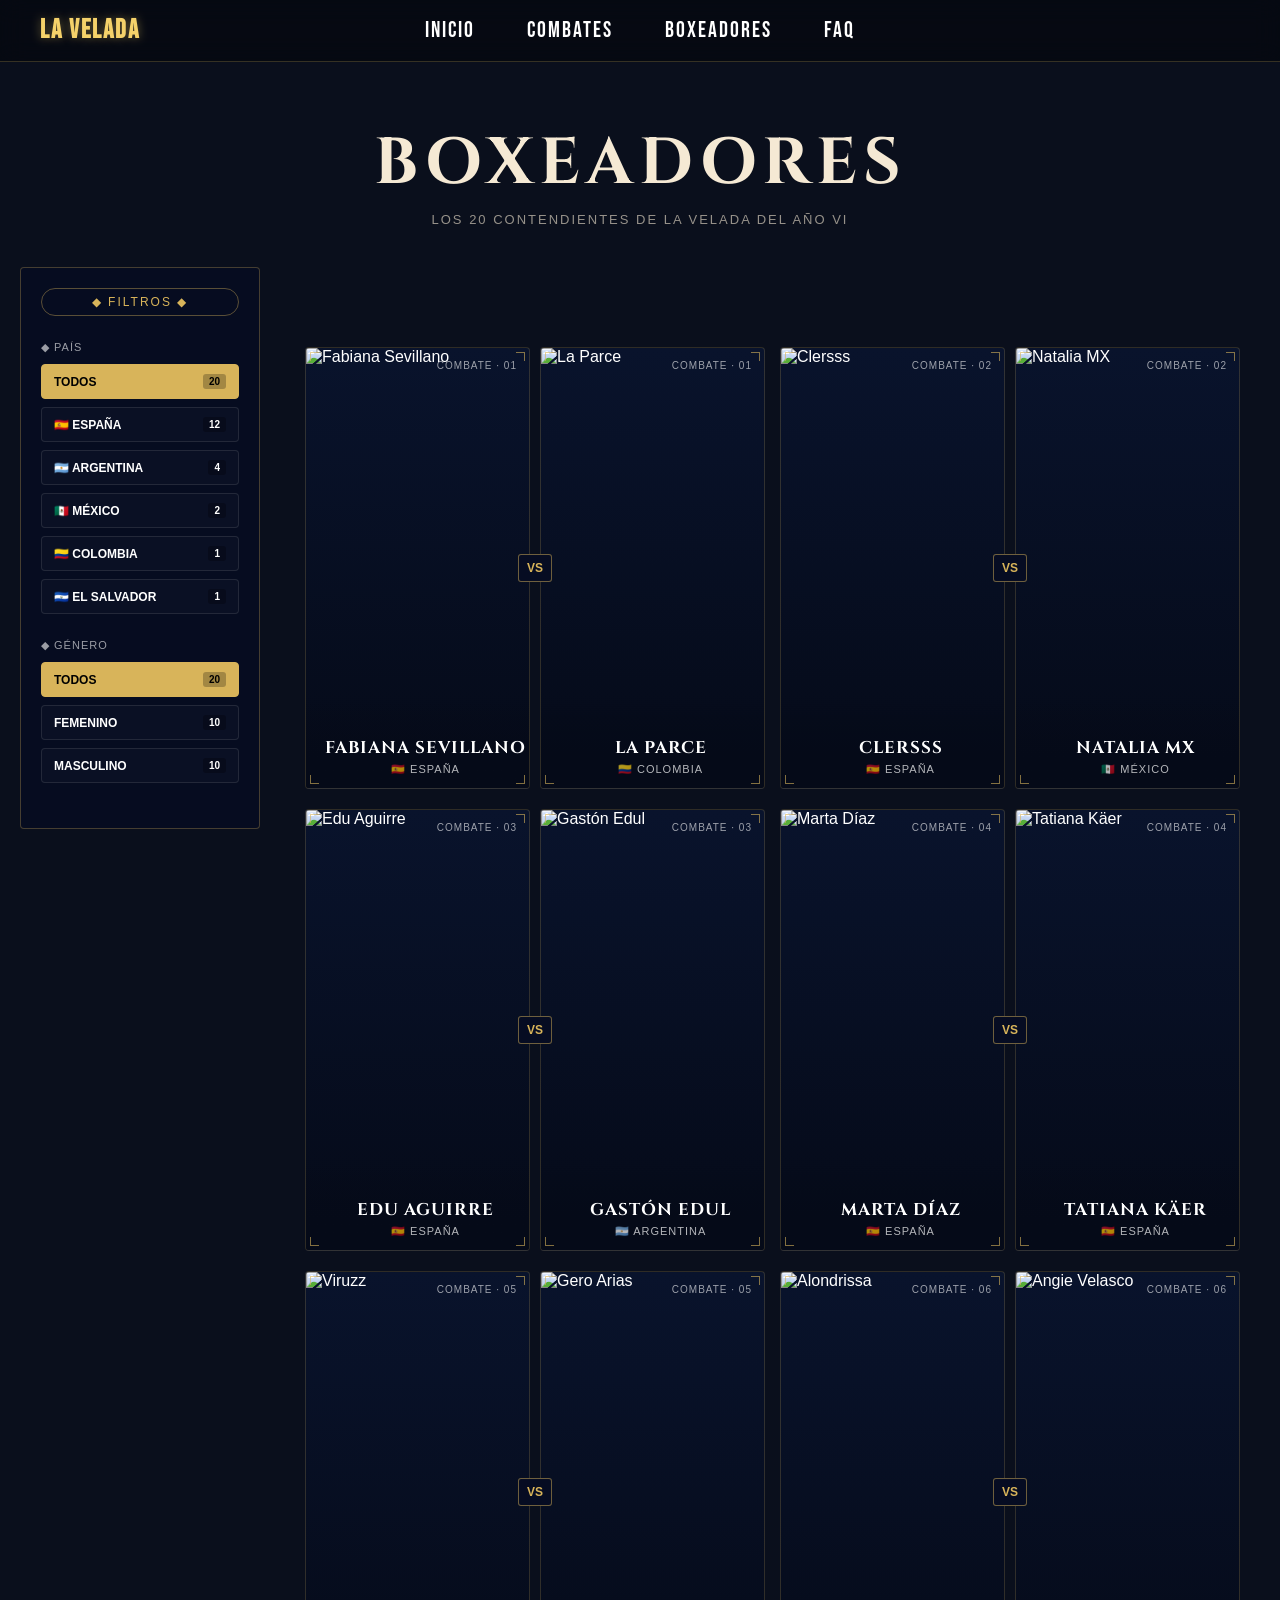
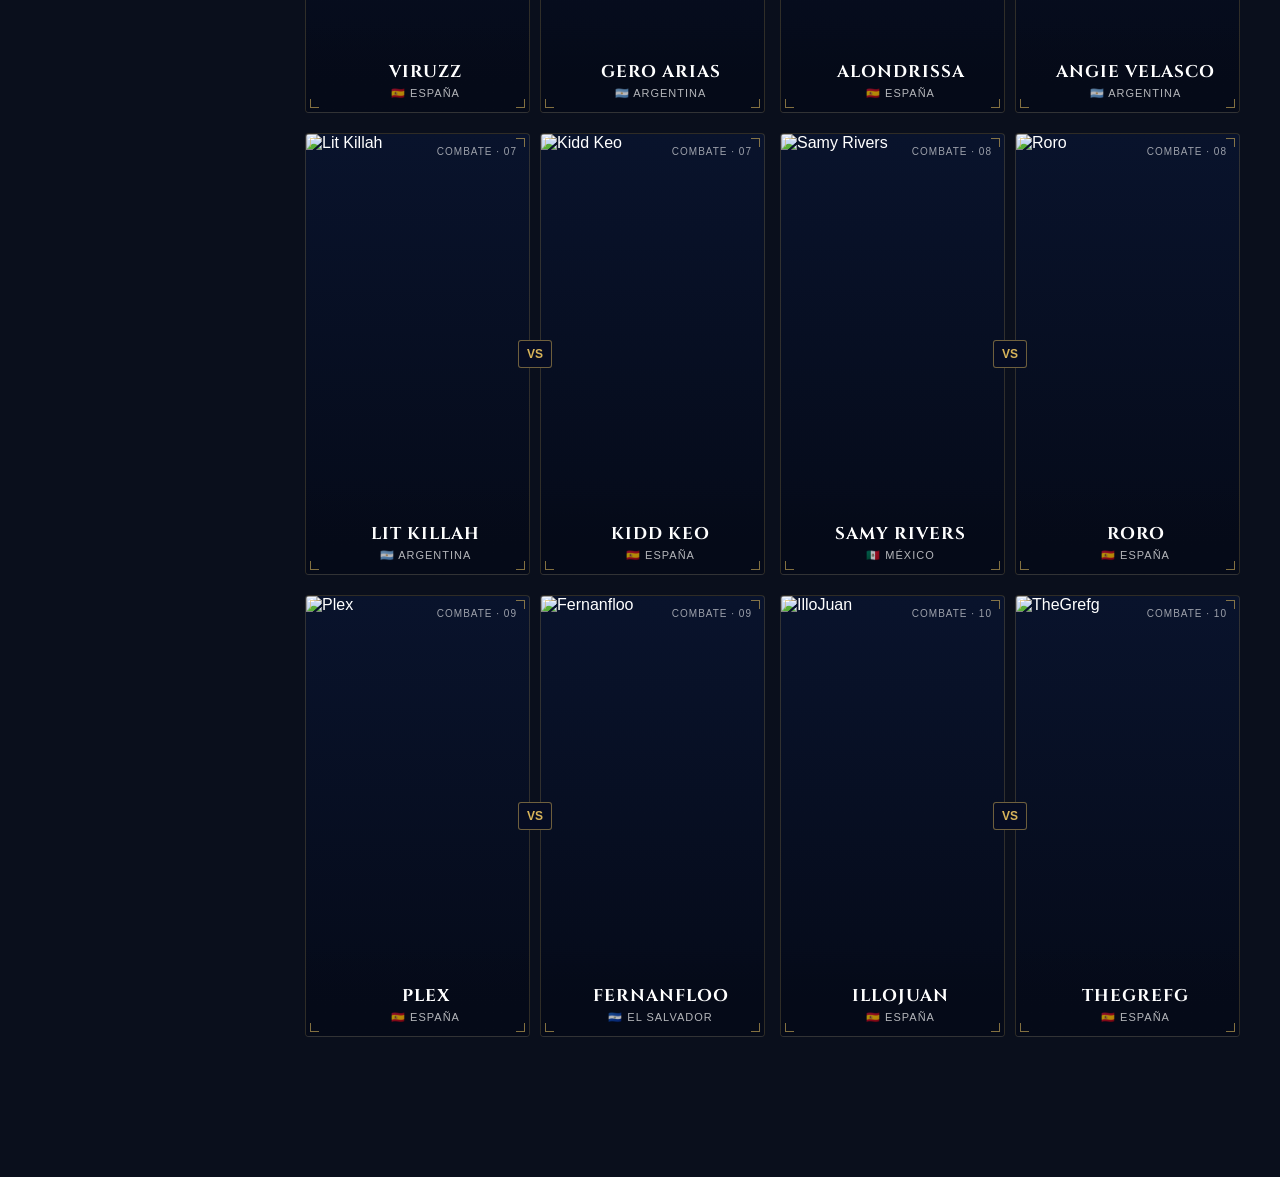
==== boxeadores.html @ 7c03b20c "Trabajo" ====
<!DOCTYPE html>
<html lang="es">
<head>
    <meta charset="UTF-8">
    <meta name="viewport" content="width=device-width, initial-scale=1.0">
    <title>Boxeadores - La Velada VI</title>

    <link rel="preconnect" href="https://fonts.googleapis.com">
    <link rel="preconnect" href="https://fonts.gstatic.com" crossorigin>
    <link href="https://fonts.googleapis.com/css2?family=Bebas+Neue&family=Cinzel:wght@500;700&display=swap" rel="stylesheet">

    <link rel="stylesheet" href="estilos.css">
</head>
<body>

<header class="navbar">
    <div class="nav-logo">LA VELADA</div>

    <nav class="nav-menu">
        <a href="index.html">INICIO</a>
        <a href="combates.html">COMBATES</a>
        <a href="boxeadores.html">BOXEADORES</a>
        <a href="Preguntas.html">FAQ</a>
    </nav>
</header>


<main id="vista-catalogo" class="boxeadores-main">

    <div class="header-boxeadores">
        <h1>BOXEADORES</h1>
        <p>LOS 20 CONTENDIENTES DE LA VELADA DEL AÑO VI</p>
    </div>

    <div class="layout-boxeadores">
    
        <aside class="sidebar-filtros">
            <div class="titulo-filtro">◆ FILTROS ◆</div>
            
            <div class="grupo-filtro">
                <span class="label-filtro">◆ PAÍS</span>
                <button class="btn-filtro active">TODOS <span>20</span></button>
                <button class="btn-filtro">🇪🇸 ESPAÑA <span>12</span></button>
                <button class="btn-filtro">🇦🇷 ARGENTINA <span>4</span></button>
                <button class="btn-filtro">🇲🇽 MÉXICO <span>2</span></button>
                <button class="btn-filtro">🇨🇴 COLOMBIA <span>1</span></button>
                <button class="btn-filtro">🇸🇻 EL SALVADOR <span>1</span></button>
            </div>

            <div class="grupo-filtro">
                <span class="label-filtro">◆ GÉNERO</span>
                <button class="btn-filtro active">TODOS <span>20</span></button>
                <button class="btn-filtro">FEMENINO <span>10</span></button>
                <button class="btn-filtro">MASCULINO <span>10</span></button>
            </div>
        </aside>

    
        <section class="contenido-cartelera">


            <div class="grid-cartelera-oficial">
                
              
                <div class="pareja-bloque">
                    <div class="card-luchador" onclick="abrirFicha('fabiana')">
                        <span class="corner-tl"></span><span class="corner-tr"></span><span class="corner-bl"></span><span class="corner-br"></span>
                        <span class="num-combate">COMBATE · 01</span>
                        <div class="foto-boxeador"><img src="https://cdn.infolavelada.com/character-hero/fabiana-sevillano.avif" alt="Fabiana Sevillano"></div>
                        <div class="info-card">
                            <h2>FABIANA SEVILLANO</h2>
                            <p>🇪🇸 ESPAÑA</p>
                        </div>
                    </div>
                    <div class="badge-vs-flotante">VS</div>
                    <div class="card-luchador" onclick="abrirFicha('laparce')">
                        <span class="corner-tl"></span><span class="corner-tr"></span><span class="corner-bl"></span><span class="corner-br"></span>
                        <span class="num-combate">COMBATE · 01</span>
                        <div class="foto-boxeador"><img src="https://cdn.infolavelada.com/character-hero/la-parce.avif" alt="La Parce"></div>
                        <div class="info-card">
                            <h2>LA PARCE</h2>
                            <p>🇨🇴 COLOMBIA</p>
                        </div>
                    </div>
                </div>

              
                <div class="pareja-bloque">
                    <div class="card-luchador" onclick="abrirFicha('clersss')">
                        <span class="corner-tl"></span><span class="corner-tr"></span><span class="corner-bl"></span><span class="corner-br"></span>
                        <span class="num-combate">COMBATE · 02</span>
                        <div class="foto-boxeador"><img src="https://cdn.infolavelada.com/character-hero/clersss.avif" alt="Clersss"></div>
                        <div class="info-card">
                            <h2>CLERSSS</h2>
                            <p>🇪🇸 ESPAÑA</p>
                        </div>
                    </div>
                    <div class="badge-vs-flotante">VS</div>
                    <div class="card-luchador" onclick="abrirFicha('natalia')">
                        <span class="corner-tl"></span><span class="corner-tr"></span><span class="corner-bl"></span><span class="corner-br"></span>
                        <span class="num-combate">COMBATE · 02</span>
                        <div class="foto-boxeador"><img src="https://cdn.infolavelada.com/character-hero/natalia-mx.avif" alt="Natalia MX"></div>
                        <div class="info-card">
                            <h2>NATALIA MX</h2>
                            <p>🇲🇽 MÉXICO</p>
                        </div>
                    </div>
                </div>

              
                <div class="pareja-bloque">
                    <div class="card-luchador" onclick="abrirFicha('edu')">
                        <span class="corner-tl"></span><span class="corner-tr"></span><span class="corner-bl"></span><span class="corner-br"></span>
                        <span class="num-combate">COMBATE · 03</span>
                        <div class="foto-boxeador"><img src="https://cdn.infolavelada.com/character-hero/edu-aguirre.avif" alt="Edu Aguirre"></div>
                        <div class="info-card">
                            <h2>EDU AGUIRRE</h2>
                            <p>🇪🇸 ESPAÑA</p>
                        </div>
                    </div>
                    <div class="badge-vs-flotante">VS</div>
                    <div class="card-luchador" onclick="abrirFicha('gaston')">
                        <span class="corner-tl"></span><span class="corner-tr"></span><span class="corner-bl"></span><span class="corner-br"></span>
                        <span class="num-combate">COMBATE · 03</span>
                        <div class="foto-boxeador"><img src="https://cdn.infolavelada.com/character-hero/gaston-edul.avif" alt="Gastón Edul"></div>
                        <div class="info-card">
                            <h2>GASTÓN EDUL</h2>
                            <p>🇦🇷 ARGENTINA</p>
                        </div>
                    </div>
                </div>

          
                <div class="pareja-bloque">
                    <div class="card-luchador" onclick="abrirFicha('marta')">
                        <span class="corner-tl"></span><span class="corner-tr"></span><span class="corner-bl"></span><span class="corner-br"></span>
                        <span class="num-combate">COMBATE · 04</span>
                        <div class="foto-boxeador"><img src="https://cdn.infolavelada.com/character-hero/marta-diaz.avif" alt="Marta Díaz"></div>
                        <div class="info-card">
                            <h2>MARTA DÍAZ</h2>
                            <p>🇪🇸 ESPAÑA</p>
                        </div>
                    </div>
                    <div class="badge-vs-flotante">VS</div>
                    <div class="card-luchador" onclick="abrirFicha('tatiana')">
                        <span class="corner-tl"></span><span class="corner-tr"></span><span class="corner-bl"></span><span class="corner-br"></span>
                        <span class="num-combate">COMBATE · 04</span>
                        <div class="foto-boxeador"><img src="https://cdn.infolavelada.com/character-hero/tatiana-kaer.avif" alt="Tatiana Käer"></div>
                        <div class="info-card">
                            <h2>TATIANA KÄER</h2>
                            <p>🇪🇸 ESPAÑA</p>
                        </div>
                    </div>
                </div>

              
                <div class="pareja-bloque">
                    <div class="card-luchador" onclick="abrirFicha('viruzz')">
                        <span class="corner-tl"></span><span class="corner-tr"></span><span class="corner-bl"></span><span class="corner-br"></span>
                        <span class="num-combate">COMBATE · 05</span>
                        <div class="foto-boxeador"><img src="https://cdn.infolavelada.com/character-hero/viruzz.avif" alt="Viruzz"></div>
                        <div class="info-card">
                            <h2>VIRUZZ</h2>
                            <p>🇪🇸 ESPAÑA</p>
                        </div>
                    </div>
                    <div class="badge-vs-flotante">VS</div>
                    <div class="card-luchador" onclick="abrirFicha('gero')">
                        <span class="corner-tl"></span><span class="corner-tr"></span><span class="corner-bl"></span><span class="corner-br"></span>
                        <span class="num-combate">COMBATE · 05</span>
                        <div class="foto-boxeador"><img src="https://cdn.infolavelada.com/character-hero/gero-arias.avif" alt="Gero Arias"></div>
                        <div class="info-card">
                            <h2>GERO ARIAS</h2>
                            <p>🇦🇷 ARGENTINA</p>
                        </div>
                    </div>
                </div>

                
                <div class="pareja-bloque">
                    <div class="card-luchador" onclick="abrirFicha('alondrissa')">
                        <span class="corner-tl"></span><span class="corner-tr"></span><span class="corner-bl"></span><span class="corner-br"></span>
                        <span class="num-combate">COMBATE · 06</span>
                        <div class="foto-boxeador"><img src="https://cdn.infolavelada.com/character-hero/alondrissa.avif" alt="Alondrissa"></div>
                        <div class="info-card">
                            <h2>ALONDRISSA</h2>
                            <p>🇪🇸 ESPAÑA</p>
                        </div>
                    </div>
                    <div class="badge-vs-flotante">VS</div>
                    <div class="card-luchador" onclick="abrirFicha('angie')">
                        <span class="corner-tl"></span><span class="corner-tr"></span><span class="corner-bl"></span><span class="corner-br"></span>
                        <span class="num-combate">COMBATE · 06</span>
                        <div class="foto-boxeador"><img src="https://cdn.infolavelada.com/character-hero/angie-velasco.avif" alt="Angie Velasco"></div>
                        <div class="info-card">
                            <h2>ANGIE VELASCO</h2>
                            <p>🇦🇷 ARGENTINA</p>
                        </div>
                    </div>
                </div>

                
                <div class="pareja-bloque">
                    <div class="card-luchador" onclick="abrirFicha('lit')">
                        <span class="corner-tl"></span><span class="corner-tr"></span><span class="corner-bl"></span><span class="corner-br"></span>
                        <span class="num-combate">COMBATE · 07</span>
                        <div class="foto-boxeador"><img src="https://cdn.infolavelada.com/character-hero/lit-killah.avif" alt="Lit Killah"></div>
                        <div class="info-card">
                            <h2>LIT KILLAH</h2>
                            <p>🇦🇷 ARGENTINA</p>
                        </div>
                    </div>
                    <div class="badge-vs-flotante">VS</div>
                    <div class="card-luchador" onclick="abrirFicha('keo')">
                        <span class="corner-tl"></span><span class="corner-tr"></span><span class="corner-bl"></span><span class="corner-br"></span>
                        <span class="num-combate">COMBATE · 07</span>
                        <div class="foto-boxeador"><img src="https://cdn.infolavelada.com/character-hero/kidd-keo.avif" alt="Kidd Keo"></div>
                        <div class="info-card">
                            <h2>KIDD KEO</h2>
                            <p>🇪🇸 ESPAÑA</p>
                        </div>
                    </div>
                </div>

              
                <div class="pareja-bloque">
                    <div class="card-luchador" onclick="abrirFicha('rivers')">
                        <span class="corner-tl"></span><span class="corner-tr"></span><span class="corner-bl"></span><span class="corner-br"></span>
                        <span class="num-combate">COMBATE · 08</span>
                        <div class="foto-boxeador"><img src="https://cdn.infolavelada.com/character-hero/samy-rivers.avif" alt="Samy Rivers"></div>
                        <div class="info-card">
                            <h2>SAMY RIVERS</h2>
                            <p>🇲🇽 MÉXICO</p>
                        </div>
                    </div>
                    <div class="badge-vs-flotante">VS</div>
                    <div class="card-luchador" onclick="abrirFicha('roro')">
                        <span class="corner-tl"></span><span class="corner-tr"></span><span class="corner-bl"></span><span class="corner-br"></span>
                        <span class="num-combate">COMBATE · 08</span>
                        <div class="foto-boxeador"><img src="https://cdn.infolavelada.com/character-hero/roro.avif" alt="Roro"></div>
                        <div class="info-card">
                            <h2>RORO</h2>
                            <p>🇪🇸 ESPAÑA</p>
                        </div>
                    </div>
                </div>

              
                <div class="pareja-bloque">
                    <div class="card-luchador" onclick="abrirFicha('plex')">
                        <span class="corner-tl"></span><span class="corner-tr"></span><span class="corner-bl"></span><span class="corner-br"></span>
                        <span class="num-combate">COMBATE · 09</span>
                        <div class="foto-boxeador"><img src="https://cdn.infolavelada.com/character-hero/plex.avif" alt="Plex"></div>
                        <div class="info-card">
                            <h2>PLEX</h2>
                            <p>🇪🇸 ESPAÑA</p>
                        </div>
                    </div>
                    <div class="badge-vs-flotante">VS</div>
                    <div class="card-luchador" onclick="abrirFicha('fernan')">
                        <span class="corner-tl"></span><span class="corner-tr"></span><span class="corner-bl"></span><span class="corner-br"></span>
                        <span class="num-combate">COMBATE · 09</span>
                        <div class="foto-boxeador"><img src="https://cdn.infolavelada.com/character-hero/fernanfloo.avif" alt="Fernanfloo"></div>
                        <div class="info-card">
                            <h2>FERNANFLOO</h2>
                            <p>🇸🇻 EL SALVADOR</p>
                        </div>
                    </div>
                </div>

                
                <div class="pareja-bloque">
                    <div class="card-luchador" onclick="abrirFicha('illojuan')">
                        <span class="corner-tl"></span><span class="corner-tr"></span><span class="corner-bl"></span><span class="corner-br"></span>
                        <span class="num-combate">COMBATE · 10</span>
                        <div class="foto-boxeador"><img src="https://cdn.infolavelada.com/character-hero/illojuan.avif" alt="IlloJuan"></div>
                        <div class="info-card">
                            <h2>ILLOJUAN</h2>
                            <p>🇪🇸 ESPAÑA</p>
                        </div>
                    </div>
                    <div class="badge-vs-flotante">VS</div>
                    <div class="card-luchador" onclick="abrirFicha('grefg')">
                        <span class="corner-tl"></span><span class="corner-tr"></span><span class="corner-bl"></span><span class="corner-br"></span>
                        <span class="num-combate">COMBATE · 10</span>
                        <div class="foto-boxeador"><img src="https://cdn.infolavelada.com/character-hero/thegrefg.avif" alt="TheGrefg"></div>
                        <div class="info-card">
                            <h2>THEGREFG</h2>
                            <p>🇪🇸 ESPAÑA</p>
                        </div>
                    </div>
                </div>

            </div>
        </section>
    </div>
</main>


<main id="vista-ficha" class="ficha-main" style="display: none;">
    <button class="btn-volver" onclick="cerrarFicha()">← VOLVER A BOXEADORES</button>

    <div class="layout-detalle">
        <div class="columna-foto">
            <img id="ficha-img" src="" alt="Boxeador">
            <div class="redes-sociales">
                <span class="badge-red">🎵 1.2M</span>
                <span class="badge-red">📷 574K</span>
                <span class="badge-red">▶ 288K</span>
                <span class="badge-red">👾 234K</span>
            </div>
        </div>

        <div class="columna-info">
            <h1 id="ficha-nombre" class="nombre-boxeador">NOMBRE</h1>

            <div class="panel-stats">
                <div class="header-stats">
                    <span>ESTADÍSTICAS DEL CONTENDIENTE</span>
                </div>
                <hr class="divisor">
                <div class="grid-stats-datos">
                    <div><small>PAÍS</small><p id="ficha-pais">-</p></div>
                    <div><small>ESTATURA</small><p id="ficha-estatura">-</p></div>
                    <div><small>PESO PACTADO</small><p id="ficha-pesopactado">-</p></div>
                    <div><small>EDAD</small><p id="ficha-edad">-</p></div>
                    <div><small>CATEGORÍA</small><p id="ficha-categoria">-</p></div>
                </div>
            </div>

            <div class="panel-rival">
                <div class="vs-label">VS</div>
                <div class="info-rival">
                    <img id="ficha-rival-img" src="" alt="Rival">
                    <div>
                        <small>SU RIVAL</small>
                        <h4 id="ficha-rival-nombre">-</h4>
                    </div>
                </div>
                <a href="combates.html" class="link-combate">
                    <span>⚔ COMBATE<br><strong>VER EN COMBATES</strong></span>
                    <span class="flecha">→</span>
                </a>
            </div>

            <div class="panel-pronostico">
                <div class="header-pronostico">
                    <span>PRONÓSTICO DE LA COMUNIDAD</span>
                    <small>144,4 MIL VOTOS</small>
                </div>
                <div class="barras-votacion">
                    <div class="bando bando-izq">
                        <img id="votacion-img-1" src="" alt="">
                        <div>
                            <p id="votacion-nom-1">-</p>
                            <h3 id="votacion-porc-1">50%</h3>
                        </div>
                    </div>
                    <div class="bando bando-der">
                        <div>
                            <p id="votacion-nom-2">-</p>
                            <h3 id="votacion-porc-2">50%</h3>
                        </div>
                        <img id="votacion-img-2" src="" alt="">
                    </div>
                </div>
            </div>
        </div>
    </div>
</main>

<script src="script.js"></script>
</body>
</html>
---- estilos.css ----
/* --- CONFIGURACIÓN GENERAL --- */
body {
  margin: 0;
  background: #0a0f1c;
  color: #fff;
  font-family: Arial, sans-serif;
  overflow-x: hidden;
}

/* --- BARRA DE NAVEGACIÓN CENTRADA --- */
.navbar {
  position: fixed;
  top: 0;
  width: 100%;
  padding: 15px 40px;
  box-sizing: border-box;
  background: rgba(8, 16, 51, 0.85);
  backdrop-filter: blur(12px);
  border-bottom: 1px solid rgba(245, 210, 106, 0.2);
  display: flex;
  justify-content: space-between;
  align-items: center;
  z-index: 1000;
}

.nav-logo {
  font-family: 'Bebas Neue', sans-serif;
  font-size: 26px;
  font-weight: bold;
  color: #f5d26a;
  letter-spacing: 2px;
  text-transform: uppercase;
  text-shadow: 0 0 10px rgba(245, 210, 106, 0.4);
}

.nav-menu {
  display: flex;
  align-items: center;
  gap: 20px;
  position: absolute;
  left: 50%;
  transform: translateX(-50%);
}

.nav-menu a {
  font-family: 'Bebas Neue', sans-serif !important;
  font-weight: normal !important;
  color: #ffffff;
  text-decoration: none;
  font-size: 22px;
  letter-spacing: 2px;
  text-transform: uppercase;
  padding: 6px 16px;
  border-radius: 20px;
  transition: all 0.3s ease;
}

.nav-menu a:hover {
  color: #f5d26a;
  background: rgba(245, 210, 106, 0.12);
  box-shadow: 0 0 12px rgba(245, 210, 106, 0.3);
}

/* --- SECCIONES Y LANDING (INDEX) --- */
section {
  padding: 80px 20px;
  max-width: 1000px;
  margin: 0 auto;
}

.fondo {
  background-image: url("https://imagenes.elpais.com/resizer/v2/XDE2VTUJQZGA3OOP3K2A4XYAGY.jpg?auth=1afcca38a4fa01640020c2c8a08ba41d8e873c6ab82500478c9872d30151d0fb&width=1200");
  background-size: cover; 
  background-repeat: no-repeat; 
  background-position: center center; 
  background-attachment: fixed;
}

.info {
  position: absolute;
  bottom: 40%; 
  left: 14%;
  transform: translateX(-50%);
  text-align: center;
  color: #f4e0ca;
  font-size: 20px;
  line-height: 1.5;
  background: rgba(0, 0, 0, 0.5);
  padding: 15px 25px;
  border-radius: 10px;
  text-shadow: 0 0 10px rgba(0,0,0,0.7);
  border: 1px solid rgba(245, 210, 106, 0.2);
}

#CuentaAtras {
  position: absolute;
  top: 70%;
  left: 50%;
  transform: translate(-50%, -50%);
  font-family: 'VT323', monospace;
  font-size: 50px;
  color: #ff9900;
  background-color: black;
  padding: 10px 40px;
  border-radius: 20px;
  box-shadow: 0 0 20px rgba(255, 153, 0, 0.7);
  text-align: center;
}

/* --- PÁGINA DE COMBATES --- */
.titulo-combates {
  text-align: center;
  margin-top: 120px;
  margin-bottom: 40px;
  font-family: 'Cinzel', serif;
  font-size: 80px;
  color: #f5e9d4;
  letter-spacing: 4px;
}

.combate {
  position: relative;
  height: 600px;
  display: flex;
  justify-content: space-between;
  background: #081033;
  border: 1px solid #b89c58;
  box-shadow: 0 0 8px #b89c58, 0 0 20px rgba(184, 156, 88, 0.8);
}

.boxeador {
  position: relative;
  width: 45%;
  z-index: 200;
  transition: .3s;
  cursor: pointer;
}

.boxeador img {
  position: absolute;
  bottom: 0;
  width: 100%;
  height: 100%;
  object-fit: contain;
  transition: .3s;
}

.boxeador h2 {
  position: absolute;
  bottom: 30px;
  left: 50%;
  transform: translateX(-50%);
  color: white;
  font-size: 32px;
  font-weight: bold;
  font-family: 'Bebas Neue', sans-serif;
  letter-spacing: 1.5px;
  padding: 8px 20px;
  background: linear-gradient(
    90deg,
    rgba(0,0,0,0) 0%,
    rgba(0,0,0,0.8) 20%,
    rgba(0,0,0,0.8) 80%,
    rgba(0,0,0,0) 100%
  );
  z-index: 5;
  white-space: nowrap;
  transition: .3s;
}

.centro {
  position: absolute;
  top: 50%;
  left: 50%;
  transform: translate(-50%, -50%);
  width: 600px;
  height: 600px;
  pointer-events: none;
}

.fondovs {
  width: 100%;
  height: 100%;
  background-image: url("imagenes/vs.png");
  background-size: cover;
  background-repeat: no-repeat;
  background-position: center;
  filter: drop-shadow(0 0 15px rgba(245, 210, 106, 0.7));
}

/* EFECTOS SILUETA NEÓN ROJO / AZUL */
.boxeador:first-child img {
  filter: drop-shadow(-10px 0px 20px rgba(255, 30, 30, 0.8)) 
          drop-shadow(-2px 0px 5px rgba(255, 0, 0, 1));
}

.boxeador:last-child img {
  filter: drop-shadow(10px 0px 20px rgba(0, 120, 255, 0.8)) 
          drop-shadow(2px 0px 5px rgba(0, 150, 255, 1));
}

.boxeador:hover {
  transform: translateY(-5px);
}

.boxeador:first-child:hover img {
  transform: scale(1.05);
  filter: drop-shadow(0 0 20px #ff0000) drop-shadow(0 0 40px #ff0000);
}

.boxeador:first-child:hover h2 {
  color: #ff4b4b;
  text-shadow: 0 0 10px #ff0000, 0 0 20px #ff0000;
}

.boxeador:last-child:hover img {
  transform: scale(1.05);
  filter: drop-shadow(0 0 20px #0099ff) drop-shadow(0 0 40px #0099ff);
}

.boxeador:last-child:hover h2 {
  color: #59b7ff;
  text-shadow: 0 0 10px #0099ff, 0 0 20px #0099ff;
}

/* TARJETAS ESTADÍSTICAS (HOVER) */
.boxeador .stats {
  position: absolute;
  top: 50%;
  width: 220px;
  background: rgba(10, 15, 28, 0.95);
  border-radius: 12px;
  padding: 20px;
  box-sizing: border-box;
  opacity: 0;
  visibility: hidden;
  transition: all 0.4s cubic-bezier(0.4, 0, 0.2, 1);
  z-index: 9999;
  pointer-events: none;
}

.boxeador .stats p {
  margin: 8px 0;
  color: #ffffff;
  font-size: 15px;
}

.boxeador:first-child .stats {
  left: 75%;
  border: 1px solid rgba(255, 0, 0, 0.5);
  box-shadow: 0 0 20px rgba(255, 0, 0, 0.3);
}

.boxeador:first-child .stats h3 {
  margin: 0 0 10px 0;
  color: #ff4b4b;
  font-family: 'Bebas Neue', sans-serif;
  font-size: 24px;
  border-bottom: 1px solid rgba(255, 255, 255, 0.15);
  padding-bottom: 8px;
}

.boxeador:first-child:hover .stats {
  opacity: 1;
  visibility: visible;
  left: 85%;
  transform: translateY(-50%);
}

.boxeador:last-child .stats {
  right: 75%;
  left: auto;
  border: 1px solid rgba(0, 162, 255, 0.5);
  box-shadow: 0 0 20px rgba(0, 162, 255, 0.3);
}

.boxeador:last-child .stats h3 {
  margin: 0 0 10px 0;
  color: #00a2ff;
  font-family: 'Bebas Neue', sans-serif;
  font-size: 24px;
  border-bottom: 1px solid rgba(255, 255, 255, 0.15);
  padding-bottom: 8px;
}

.boxeador:last-child:hover .stats {
  opacity: 1;
  visibility: visible;
  right: 85%;
  transform: translateY(-50%);
}

/* --- PÁGINA PREGUNTAS (FAQ) --- */
.faq {
  max-width: 1100px;
  margin: 140px auto 80px;
  padding: 0 20px;
  position: relative;
}

.faq h1 {
  font-family: 'Cinzel', serif;
  font-size: 80px;
  color: #f5e9d4;
  letter-spacing: 4px;
  text-align: center;
  margin-bottom: 40px;
}

.pregunta {
  margin-bottom: 15px;
  background: rgba(255, 255, 255, 0.03);
  border: 1px solid rgba(245, 210, 106, .15);
  border-radius: 15px;
  transition: .3s;
}

.pregunta:hover {
  transform: translateY(-3px);
  border-color: #f5d26a;
  box-shadow: 0 0 25px rgba(245, 210, 106, .15);
}

.faq-btn {
  width: 100%;
  background: none;
  border: none;
  color: #f1e5cf;
  display: flex;
  justify-content: space-between;
  align-items: center;
  padding: 25px 20px;
  font-size: 28px;
  font-family: 'Bebas Neue', sans-serif;
  cursor: pointer;
  letter-spacing: 1px;
}

.faq-btn span {
  width: 50px;
  height: 50px;
  border: 2px solid #f5d26a;
  border-radius: 50%;
  display: flex;
  justify-content: center;
  align-items: center;
  color: #f5d26a;
  font-size: 30px;
  transition: .3s;
}

.faq-btn:hover span {
  background: #f5d26a;
  color: black;
  transform: rotate(90deg);
}

.faq-glow {
  width: 400px;
  height: 400px;
  background: radial-gradient(circle, rgba(245, 210, 106, 0.15) 0%, transparent 70%);
  position: absolute;
  top: 120px;
  left: 50%;
  transform: translateX(-50%);
  pointer-events: none;
}

/* --- PÁGINA DE BOXEADORES (BOXEADORES.HTML) --- */
.boxeadores-main {
  max-width: 1550px;
  margin: 120px auto 60px; /* Margen para no solaparse con la navbar */
  padding: 0 20px;
}

.header-boxeadores {
  text-align: center;
  margin-bottom: 40px;
}

.header-boxeadores h1 {
  font-family: 'Cinzel', serif;
  font-size: 65px;
  color: #f5e9d4;
  letter-spacing: 6px;
  margin: 0;
}

.header-boxeadores p {
  color: rgba(245, 233, 212, 0.6);
  letter-spacing: 2px;
  font-size: 13px;
  margin-top: 5px;
}

/* ESTRUCTURA FLEX PARA PERMITIR STICKY CORRECTAMENTE */
.layout-boxeadores {
  display: flex;
  align-items: flex-start;
  gap: 25px;
}

.contenido-cartelera {
  flex: 1;
}

/* FILTROS LATERALES CON STICKY */
.sidebar-filtros {
  width: 240px;
  min-width: 240px;
  background: rgba(6, 12, 34, 0.85);
  border: 1px solid rgba(216, 180, 90, 0.3);
  border-radius: 4px;
  padding: 20px;
  box-sizing: border-box;

  position: -webkit-sticky;
  position: sticky;
  top: 100px; /* Distancia respecto al tope al hacer scroll */
  z-index: 30;
}

.titulo-filtro {
  text-align: center;
  border: 1px solid rgba(216, 180, 90, 0.4);
  padding: 6px;
  border-radius: 20px;
  color: #d8b45a;
  font-size: 12px;
  letter-spacing: 2px;
  margin-bottom: 25px;
}

.grupo-filtro {
  margin-bottom: 25px;
}

.label-filtro {
  display: block;
  color: rgba(255, 255, 255, 0.6);
  font-size: 11px;
  letter-spacing: 1px;
  margin-bottom: 10px;
}

.btn-filtro {
  width: 100%;
  text-align: left;
  background: rgba(255, 255, 255, 0.02);
  border: 1px solid rgba(255, 255, 255, 0.1);
  color: #fff;
  padding: 9px 12px;
  margin-bottom: 8px;
  border-radius: 4px;
  cursor: pointer;
  display: flex;
  justify-content: space-between;
  align-items: center;
  font-size: 12px;
  font-weight: bold;
}

.btn-filtro.active, .btn-filtro:hover {
  background: #d8b45a;
  color: #000;
  border-color: #d8b45a;
}

.btn-filtro span {
  background: rgba(0, 0, 0, 0.25);
  padding: 2px 6px;
  border-radius: 3px;
  font-size: 10px;
}

/* BARRA DE ORDENAR */
.bar-ordenar {
  background: rgba(6, 12, 34, 0.85);
  border: 1px solid rgba(216, 180, 90, 0.3);
  padding: 12px 20px;
  border-radius: 4px;
  display: flex;
  align-items: center;
  gap: 15px;
  margin-bottom: 20px;
}

.label-ordenar {
  font-size: 11px;
  color: rgba(255, 255, 255, 0.5);
  letter-spacing: 1px;
}

.btn-orden {
  background: transparent;
  border: 1px solid rgba(216, 180, 90, 0.3);
  color: #fff;
  padding: 8px 16px;
  border-radius: 4px;
  font-size: 11px;
  cursor: pointer;
}

.btn-orden.active {
  background: linear-gradient(180deg, #d8b45a 0%, #a68434 100%);
  color: #000;
  font-weight: bold;
}

/* REJILLA DE PAREJAS (2 BLOQUES POR FILA = 4 TARJETAS) */
.grid-cartelera-oficial {
  display: grid;
  grid-template-columns: repeat(2, 1fr);
  gap: 20px 15px;
}

.pareja-bloque {
  position: relative;
  display: grid;
  grid-template-columns: 1fr 1fr;
  gap: 10px;
  align-items: center;
}

.badge-vs-flotante {
  position: absolute;
  top: 50%;
  left: 50%;
  transform: translate(-50%, -50%);
  background: #060c22;
  border: 1px solid rgba(216, 180, 90, 0.5);
  color: #d8b45a;
  font-size: 12px;
  font-weight: bold;
  padding: 6px 8px;
  z-index: 20;
  border-radius: 3px;
}

.card-luchador {
  background: linear-gradient(180deg, #09132c 0%, #050a18 100%);
  border: 1px solid rgba(216, 180, 90, 0.2);
  border-radius: 4px;
  position: relative;
  overflow: hidden;
  cursor: pointer;
  height: 440px;
  display: flex;
  flex-direction: column;
  justify-content: flex-end;
  transition: all 0.3s ease;
}

.card-luchador:hover {
  border-color: #d8b45a;
  box-shadow: 0 0 25px rgba(216, 180, 90, 0.25);
  transform: translateY(-4px);
}

/* ESQUINAS DORADAS */
.corner-tl, .corner-tr, .corner-bl, .corner-br {
  position: absolute;
  width: 8px;
  height: 8px;
  z-index: 12;
  border-color: rgba(216, 180, 90, 0.6);
  border-style: solid;
}

.corner-tl { top: 4px; left: 4px; border-width: 1px 0 0 1px; }
.corner-tr { top: 4px; right: 4px; border-width: 1px 1px 0 0; }
.corner-bl { bottom: 4px; left: 4px; border-width: 0 0 1px 1px; }
.corner-br { bottom: 4px; right: 4px; border-width: 0 1px 1px 0; }

.num-combate {
  position: absolute;
  top: 12px;
  right: 12px;
  font-size: 10px;
  color: rgba(255, 255, 255, 0.6);
  letter-spacing: 1px;
  z-index: 10;
  font-family: sans-serif;
}

.foto-boxeador {
  position: absolute;
  top: 0;
  left: 0;
  width: 100%;
  height: 100%;
  display: flex;
  justify-content: center;
  align-items: flex-end;
}

.foto-boxeador img {
  width: 100%;
  height: 100%;
  object-fit: cover;
  object-position: top center;
}

.info-card {
  position: relative;
  z-index: 5;
  width: 100%;
  padding: 35px 8px 12px;
  text-align: center;
  background: linear-gradient(180deg, transparent 0%, rgba(5, 10, 24, 0.98) 65%);
}

.info-card h2 {
  font-family: 'Cinzel', serif;
  font-size: 17px;
  color: #fff;
  margin: 0;
  letter-spacing: 1px;
}

.info-card p {
  margin: 4px 0 0;
  font-size: 11px;
  color: rgba(255, 255, 255, 0.7);
  letter-spacing: 1px;
}

/* VISTA DETALLE DE CADA BOXEADOR (FICHA) */
.ficha-main {
  max-width: 1250px;
  margin: 120px auto 60px;
  padding: 0 30px;
}

.btn-volver {
  background: none;
  border: none;
  color: rgba(255, 255, 255, 0.6);
  font-size: 13px;
  letter-spacing: 2px;
  cursor: pointer;
  margin-bottom: 30px;
}

.btn-volver:hover {
  color: #d8b45a;
}

.layout-detalle {
  display: grid;
  grid-template-columns: 420px 1fr;
  gap: 50px;
  align-items: center;
}

.columna-foto img {
  width: 100%;
  max-height: 520px;
  object-fit: contain;
  filter: drop-shadow(0 0 25px rgba(0, 0, 0, 0.8));
}

.redes-sociales {
  display: flex;
  gap: 10px;
  justify-content: center;
  margin-top: 20px;
}

.badge-red {
  background: rgba(255, 255, 255, 0.05);
  border: 1px solid rgba(255, 255, 255, 0.2);
  padding: 6px 12px;
  border-radius: 20px;
  font-size: 12px;
  color: #fff;
}

.nombre-boxeador {
  font-family: 'Cinzel', serif;
  font-size: 55px;
  color: #f5e9d4;
  margin: 0 0 20px 0;
  letter-spacing: 3px;
}

.panel-stats {
  background: rgba(14, 23, 48, 0.8);
  border: 1px solid rgba(216, 180, 90, 0.3);
  border-radius: 8px;
  padding: 25px;
  margin-bottom: 20px;
}

.header-stats {
  color: rgba(255, 255, 255, 0.6);
  font-size: 12px;
  letter-spacing: 1px;
}

.divisor {
  border: 0;
  height: 1px;
  background: rgba(255, 255, 255, 0.1);
  margin: 15px 0 20px;
}

.grid-stats-datos {
  display: grid;
  grid-template-columns: repeat(2, 1fr);
  gap: 20px;
}

.grid-stats-datos small {
  display: block;
  color: rgba(255, 255, 255, 0.5);
  font-size: 10px;
  letter-spacing: 1px;
  margin-bottom: 4px;
}

.grid-stats-datos p {
  margin: 0;
  font-family: 'Cinzel', serif;
  font-size: 16px;
  color: #fff;
  font-weight: bold;
}

.panel-rival {
  background: rgba(14, 23, 48, 0.8);
  border: 1px solid rgba(216, 180, 90, 0.3);
  border-radius: 8px;
  padding: 15px 25px;
  display: flex;
  justify-content: space-between;
  align-items: center;
  margin-bottom: 20px;
}

.info-rival {
  display: flex;
  align-items: center;
  gap: 15px;
}

.info-rival img {
  width: 50px;
  height: 50px;
  border-radius: 50%;
  object-fit: cover;
  border: 1px solid #d8b45a;
}

.info-rival small {
  color: rgba(255, 255, 255, 0.5);
  font-size: 10px;
}

.info-rival h4 {
  margin: 2px 0 0;
  font-family: 'Cinzel', serif;
  color: #fff;
  font-size: 16px;
}

.link-combate {
  display: flex;
  align-items: center;
  gap: 15px;
  color: #d8b45a;
  text-decoration: none;
  font-size: 12px;
  letter-spacing: 1px;
}

.panel-pronostico {
  background: rgba(14, 23, 48, 0.8);
  border: 1px solid rgba(216, 180, 90, 0.3);
  border-radius: 8px;
  padding: 20px 25px;
}

.header-pronostico {
  display: flex;
  justify-content: space-between;
  color: rgba(255, 255, 255, 0.5);
  font-size: 11px;
  letter-spacing: 1px;
  margin-bottom: 15px;
}

.barras-votacion {
  display: flex;
  justify-content: space-between;
  align-items: center;
}

.bando {
  display: flex;
  align-items: center;
  gap: 12px;
}

.bando img {
  width: 40px;
  height: 40px;
  border-radius: 50%;
  object-fit: cover;
}

.bando p {
  margin: 0;
  font-size: 11px;
  color: rgba(255, 255, 255, 0.7);
}

.bando h3 {
  margin: 2px 0 0;
  font-family: 'Cinzel', serif;
  color: #fff;
  font-size: 22px;
}

/* MODO FILTRADO FLUIDO */
.grid-cartelera-oficial.modo-filtrado {
  display: grid;
  grid-template-columns: repeat(4, 1fr);
  gap: 20px 15px;
}

.grid-cartelera-oficial.modo-filtrado .badge-vs-flotante {
  display: none;
}
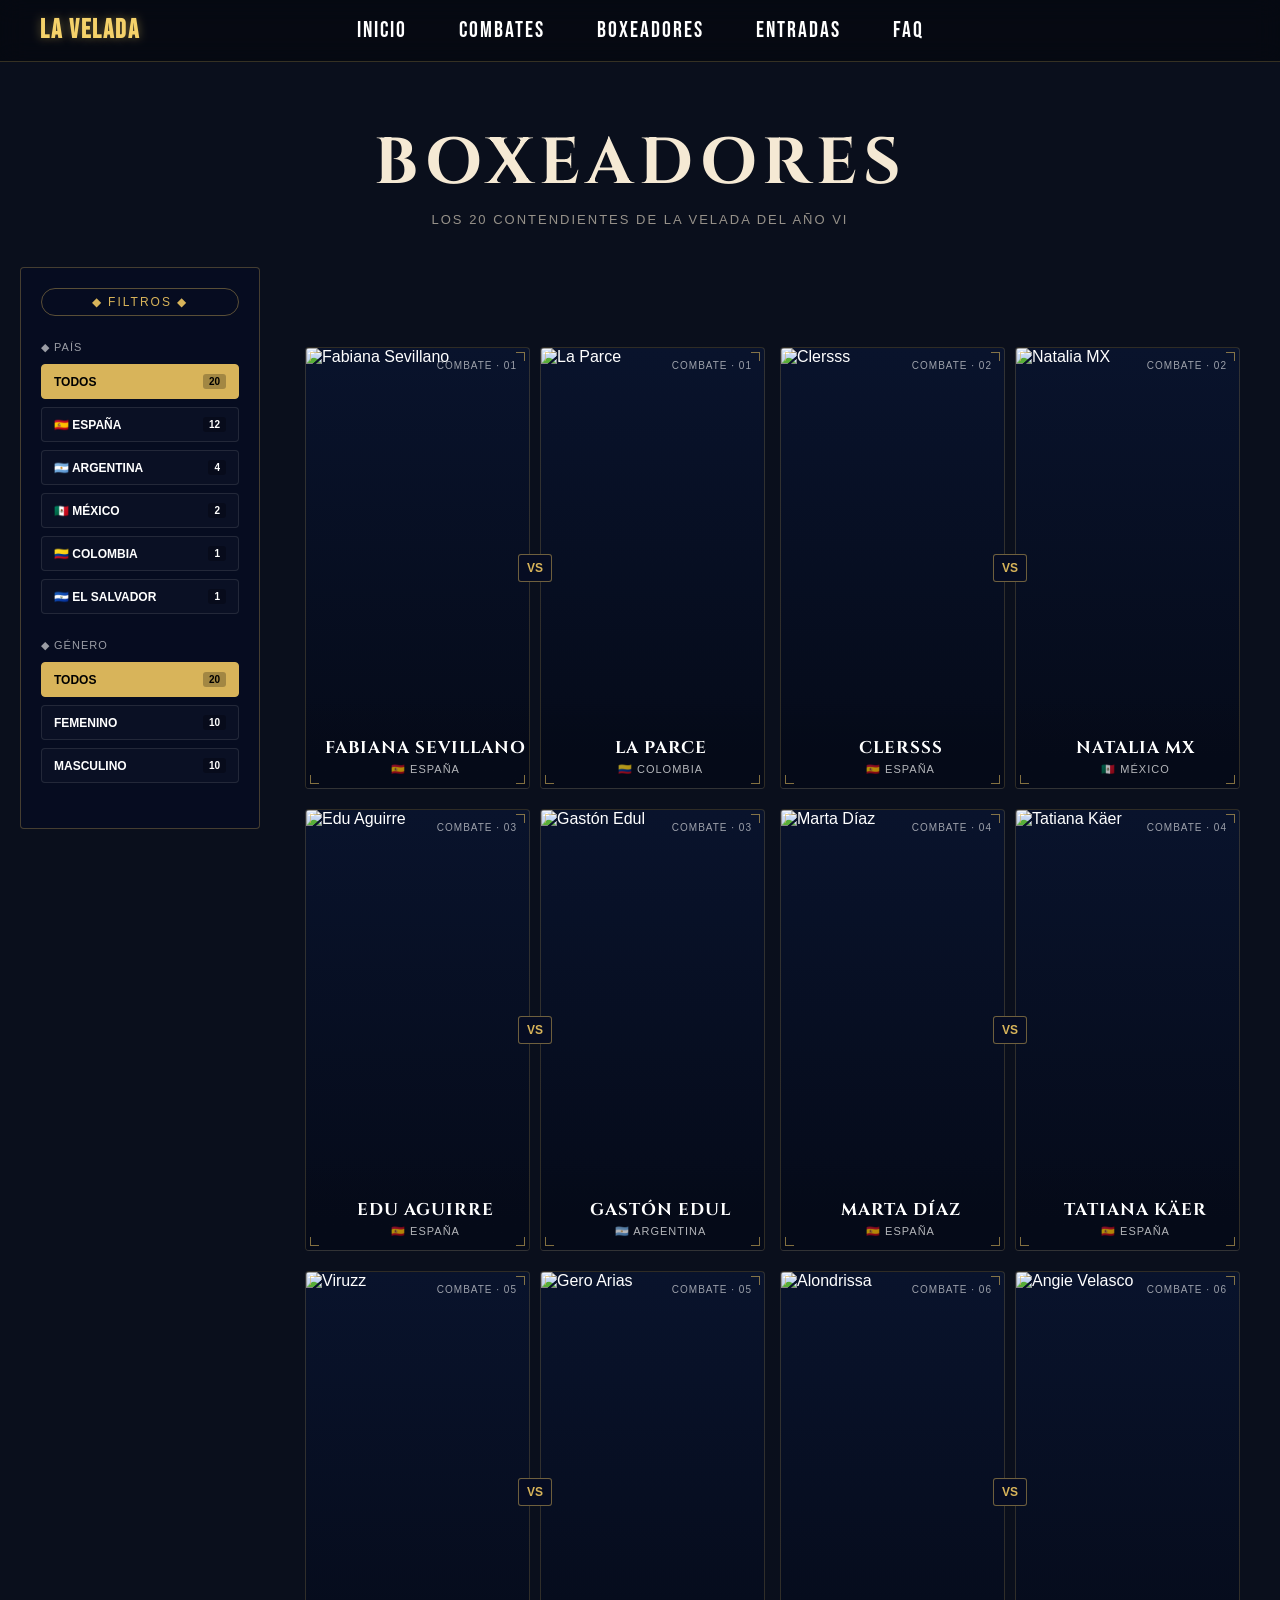
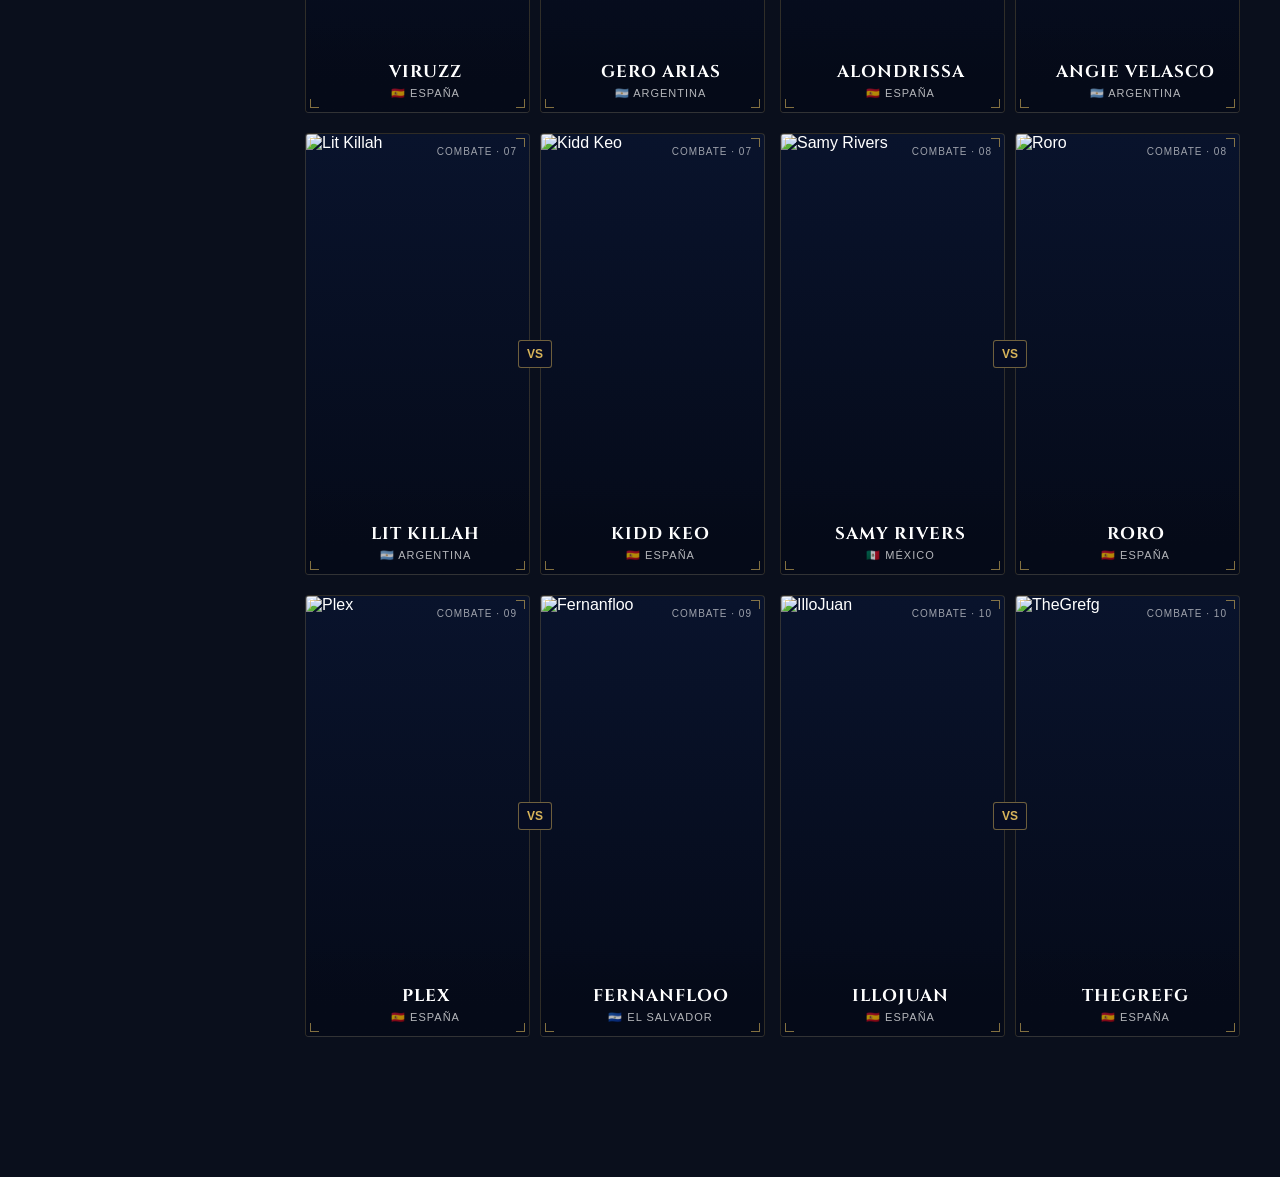
==== commit b33688ba: "MINI" ====
--- a/boxeadores.html
+++ b/boxeadores.html
@@ -20,6 +20,7 @@
         <a href="index.html">INICIO</a>
         <a href="combates.html">COMBATES</a>
         <a href="boxeadores.html">BOXEADORES</a>
+        <a href="entradas.html">Entradas</a>
         <a href="Preguntas.html">FAQ</a>
     </nav>
 </header>
--- a/estilos.css
+++ b/estilos.css
@@ -118,6 +118,146 @@
   letter-spacing: 4px;
 }
 
+.imagenentradas {
+  display: flex;
+  justify-content: center;
+  align-items: center;
+  padding: 50px 0px;
+  width: 100%;
+}
+
+.tamañoentrada {
+    max-width: 1200px;
+    width: 100%;
+    max-height: 620px;
+    object-fit: cover;
+    border-radius: 20px;
+}
+
+/* Contenedor principal de la sección */
+.tickets-section {
+  padding: 80px 20px;
+  text-align: center;
+  color: white; 
+}
+
+/* Título de la sección */
+.section-title {
+  color: #e3bc73; /* Dorado similar al logo de La Velada */
+  font-size: 2.5rem;
+  margin-bottom: 50px;
+  letter-spacing: 2px;
+  text-transform: uppercase;
+}
+
+/* Contenedor Flex para alinear las tarjetas */
+.tickets-container {
+  display: flex;
+  justify-content: center;
+  gap: 40px;
+  flex-wrap: wrap; /* Permite que las tarjetas se pongan una debajo de otra en móviles */
+}
+
+/* Estilo de cada tarjeta */
+.ticket-card {
+  background-color: #161822; /* Un tono oscuro para contrastar con el fondo negro */
+  border: 1px solid #333;
+  border-radius: 12px;
+  padding: 40px 30px;
+  width: 320px;
+  transition: transform 0.3s ease, border-color 0.3s ease;
+}
+
+/* Efecto al pasar el ratón por encima */
+.ticket-card:hover {
+  transform: translateY(-10px); /* Hace que la tarjeta "suba" un poco */
+  border-color: #e3bc73;
+}
+
+.ticket-card h3 {
+  font-size: 1.8rem;
+  margin: 0;
+}
+
+.ticket-card .price {
+  font-size: 3rem;
+  color: #e3bc73;
+  margin: 15px 0 25px 0;
+  font-weight: bold;
+}
+
+/* Lista de beneficios */
+.ticket-card ul {
+  list-style: none;
+  padding: 0;
+  margin-bottom: 30px;
+  text-align: left;
+}
+
+.ticket-card ul li {
+  margin-bottom: 15px;
+  border-bottom: 1px solid #2c2f3d;
+  padding-bottom: 10px;
+  font-size: 1.1rem;
+}
+
+/* Botón de compra */
+.buy-btn {
+  background-color: #e3bc73;
+  color: #000;
+  border: none;
+  padding: 15px 30px;
+  font-size: 1.1rem;
+  font-weight: bold;
+  border-radius: 8px;
+  cursor: pointer;
+  width: 100%;
+  transition: background-color 0.3s;
+}
+
+.buy-btn:hover {
+  background-color: #c9a45f;
+}
+
+/* Toque especial para la tarjeta VIP */
+.ticket-card.vip {
+  border: 1px solid #e3bc73;
+  box-shadow: 0 0 20px rgba(227, 188, 115, 0.15); /* Resplandor dorado */
+}
+
+/* Contenedor del selector de cantidad */
+.quantity-selector {
+  margin-bottom: 20px;
+  display: flex;
+  align-items: center;
+  justify-content: space-between;
+  border-top: 1px solid #2c2f3d; /* Línea separadora sutil */
+  padding-top: 15px;
+}
+
+/* Texto de "Cantidad:" */
+.quantity-selector label {
+  font-size: 1.1rem;
+  color: #fff;
+}
+
+/* Estilo de la caja desplegable */
+.quantity-selector select {
+  background-color: #161822; /* Mismo fondo de la tarjeta */
+  color: #e3bc73;            /* Texto dorado */
+  border: 1px solid #e3bc73; /* Borde dorado */
+  padding: 8px 12px;
+  border-radius: 6px;
+  font-size: 1rem;
+  cursor: pointer;
+  outline: none;
+  font-weight: bold;
+}
+
+/* Efecto al hacer clic en el desplegable */
+.quantity-selector select:focus {
+  box-shadow: 0 0 8px rgba(227, 188, 115, 0.4);
+}
 .combate {
   position: relative;
   height: 600px;
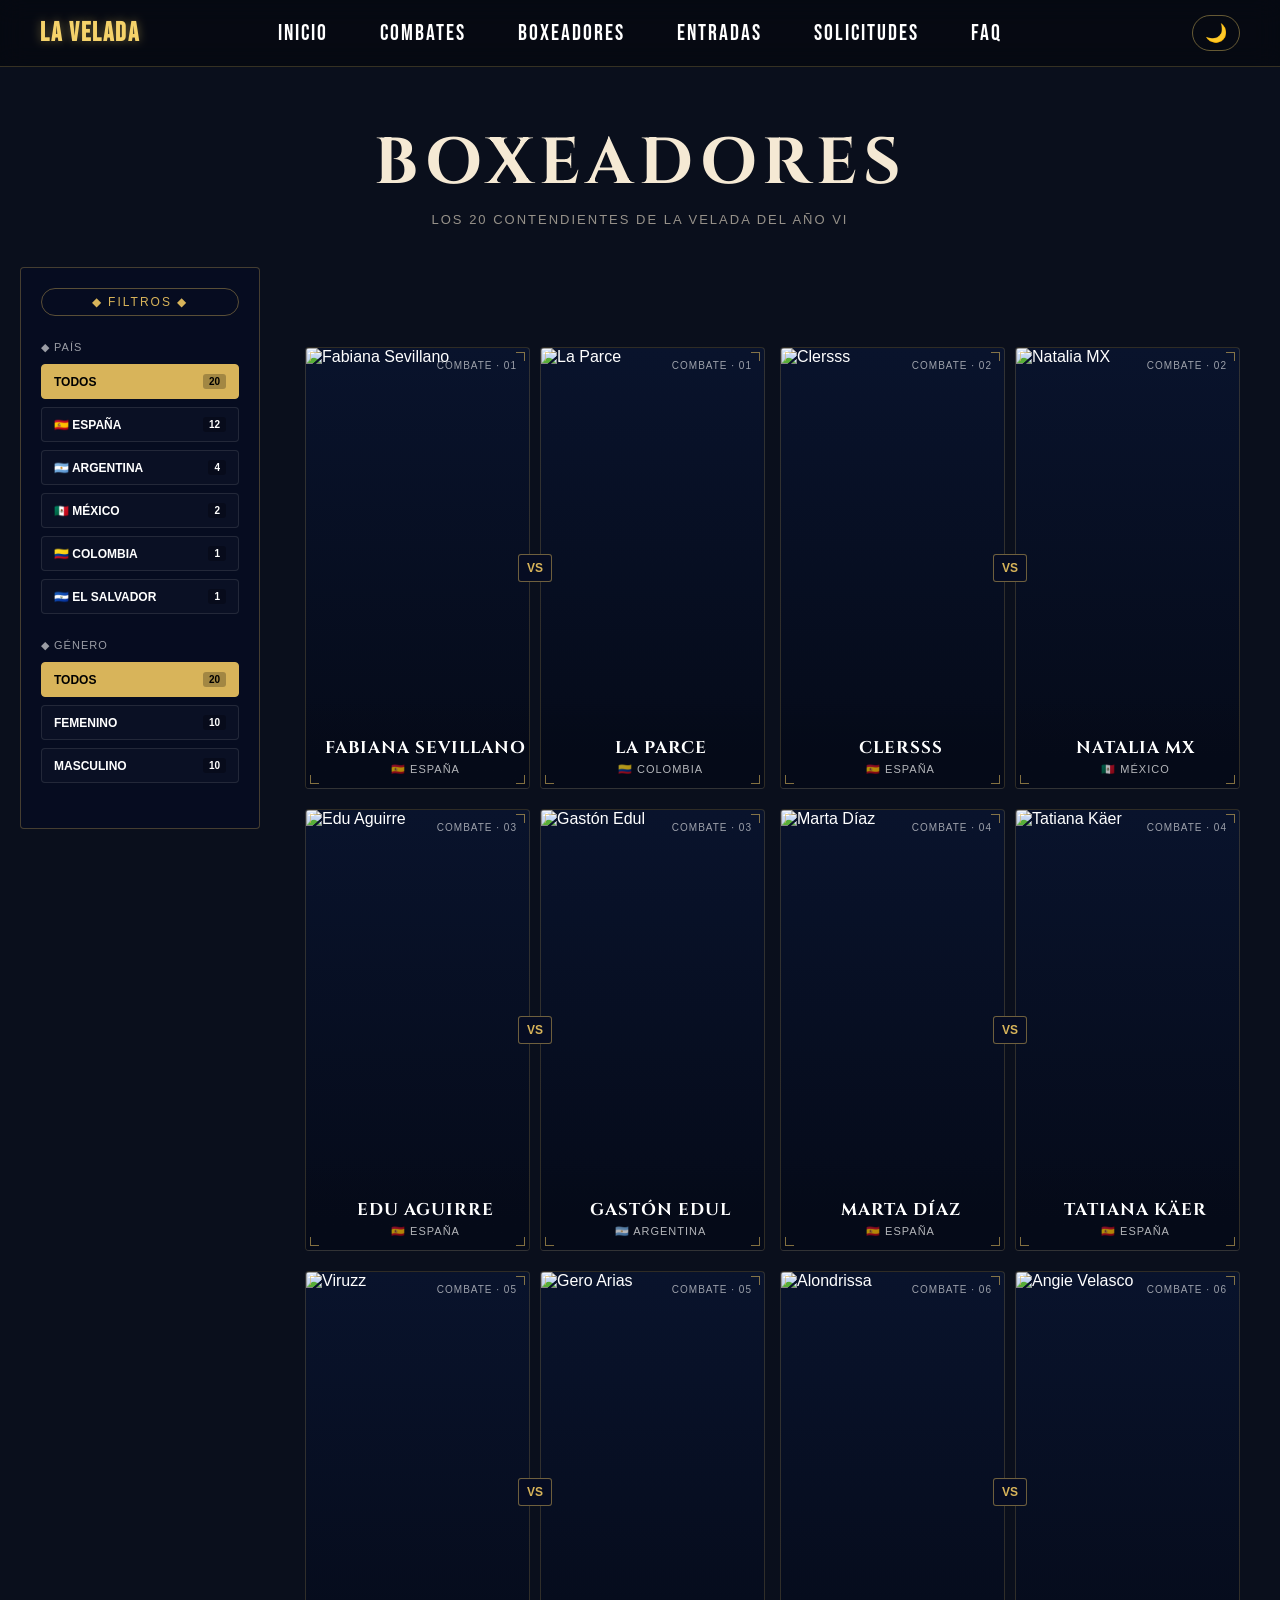
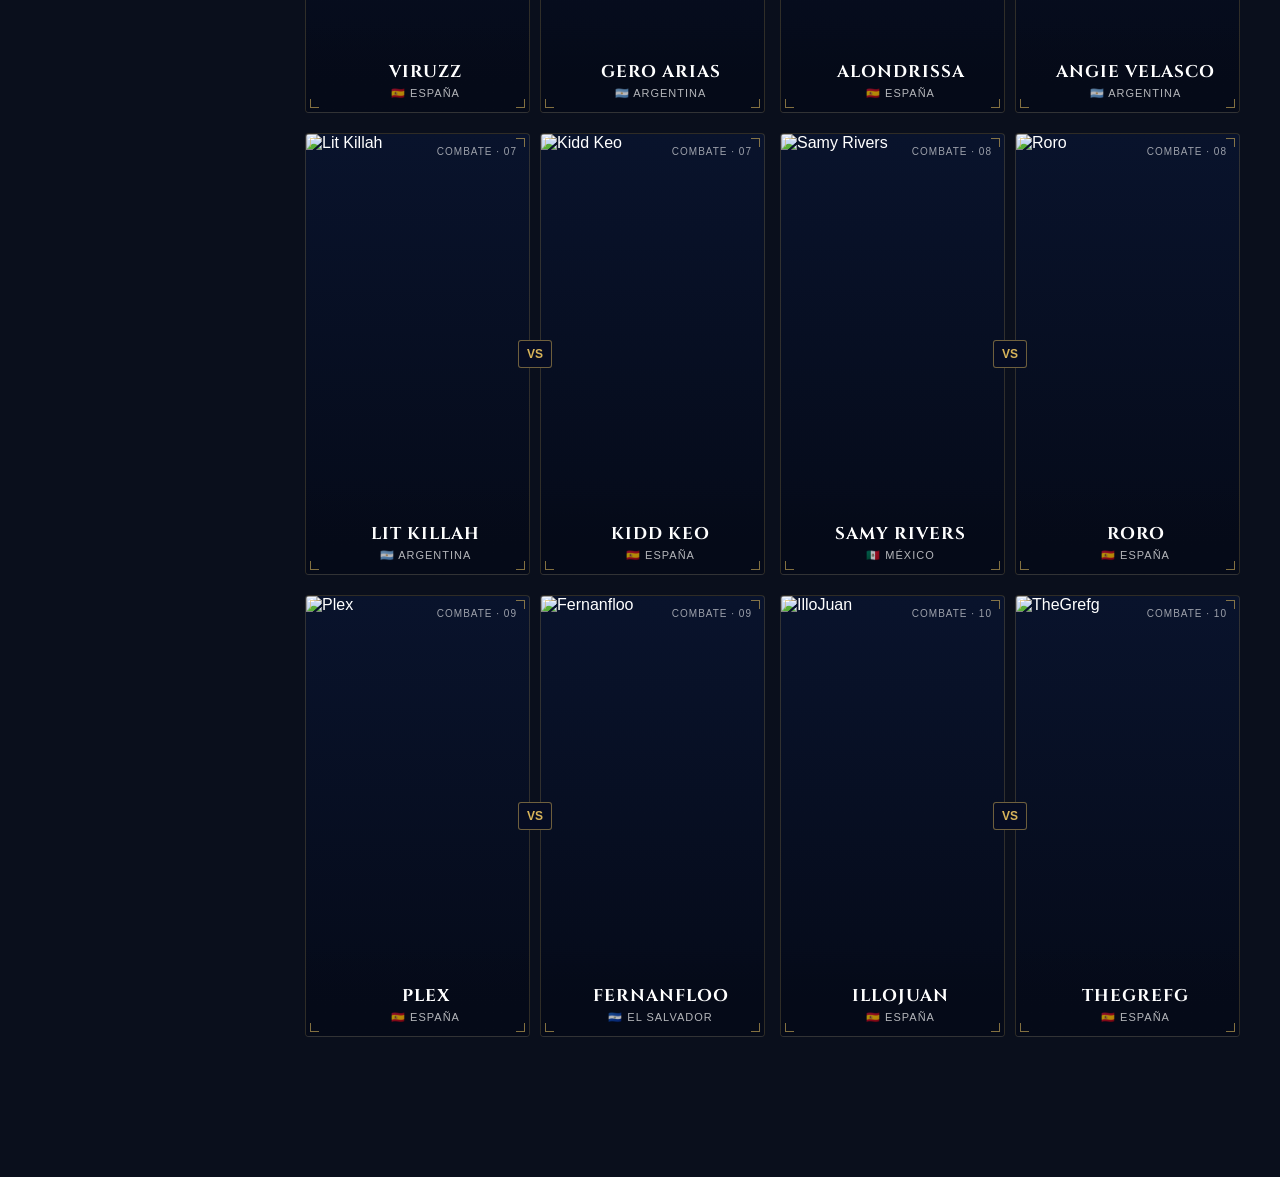
==== commit b249d0f2: "Nuevo" ====
--- a/boxeadores.html
+++ b/boxeadores.html
@@ -21,8 +21,10 @@
         <a href="combates.html">COMBATES</a>
         <a href="boxeadores.html">BOXEADORES</a>
         <a href="entradas.html">Entradas</a>
+        <a href="formularios.html">Solicitudes</a>
         <a href="Preguntas.html">FAQ</a>
     </nav>
+    <button id="btn-theme" class="btn-theme" onclick="toggleTheme()" title="Cambiar tema">🌙</button>
 </header>
 
 
--- a/estilos.css
+++ b/estilos.css
@@ -1,4 +1,4 @@
-/* --- CONFIGURACIÓN GENERAL --- */
+
 body {
   margin: 0;
   background: #0a0f1c;
@@ -7,7 +7,7 @@
   overflow-x: hidden;
 }
 
-/* --- BARRA DE NAVEGACIÓN CENTRADA --- */
+
 .navbar {
   position: fixed;
   top: 0;
@@ -61,7 +61,7 @@
   box-shadow: 0 0 12px rgba(245, 210, 106, 0.3);
 }
 
-/* --- SECCIONES Y LANDING (INDEX) --- */
+
 section {
   padding: 80px 20px;
   max-width: 1000px;
@@ -107,7 +107,7 @@
   text-align: center;
 }
 
-/* --- PÁGINA DE COMBATES --- */
+
 .titulo-combates {
   text-align: center;
   margin-top: 120px;
@@ -134,33 +134,33 @@
     border-radius: 20px;
 }
 
-/* Contenedor principal de la sección */
+
 .tickets-section {
   padding: 80px 20px;
   text-align: center;
   color: white; 
 }
 
-/* Título de la sección */
+
 .section-title {
-  color: #e3bc73; /* Dorado similar al logo de La Velada */
+  color: #e3bc73;
   font-size: 2.5rem;
   margin-bottom: 50px;
   letter-spacing: 2px;
   text-transform: uppercase;
 }
 
-/* Contenedor Flex para alinear las tarjetas */
+
 .tickets-container {
   display: flex;
   justify-content: center;
   gap: 40px;
-  flex-wrap: wrap; /* Permite que las tarjetas se pongan una debajo de otra en móviles */
-}
-
-/* Estilo de cada tarjeta */
+  flex-wrap: wrap; 
+}
+
+
 .ticket-card {
-  background-color: #161822; /* Un tono oscuro para contrastar con el fondo negro */
+  background-color: #161822; 
   border: 1px solid #333;
   border-radius: 12px;
   padding: 40px 30px;
@@ -168,9 +168,9 @@
   transition: transform 0.3s ease, border-color 0.3s ease;
 }
 
-/* Efecto al pasar el ratón por encima */
+
 .ticket-card:hover {
-  transform: translateY(-10px); /* Hace que la tarjeta "suba" un poco */
+  transform: translateY(-10px);
   border-color: #e3bc73;
 }
 
@@ -186,7 +186,7 @@
   font-weight: bold;
 }
 
-/* Lista de beneficios */
+
 .ticket-card ul {
   list-style: none;
   padding: 0;
@@ -201,7 +201,7 @@
   font-size: 1.1rem;
 }
 
-/* Botón de compra */
+
 .buy-btn {
   background-color: #e3bc73;
   color: #000;
@@ -219,33 +219,32 @@
   background-color: #c9a45f;
 }
 
-/* Toque especial para la tarjeta VIP */
+
 .ticket-card.vip {
   border: 1px solid #e3bc73;
-  box-shadow: 0 0 20px rgba(227, 188, 115, 0.15); /* Resplandor dorado */
-}
-
-/* Contenedor del selector de cantidad */
+  box-shadow: 0 0 20px rgba(227, 188, 115, 0.15); 
+}
+
+
 .quantity-selector {
   margin-bottom: 20px;
   display: flex;
   align-items: center;
   justify-content: space-between;
-  border-top: 1px solid #2c2f3d; /* Línea separadora sutil */
+  border-top: 1px solid #2c2f3d; 
   padding-top: 15px;
 }
 
-/* Texto de "Cantidad:" */
+
 .quantity-selector label {
   font-size: 1.1rem;
   color: #fff;
 }
 
-/* Estilo de la caja desplegable */
 .quantity-selector select {
-  background-color: #161822; /* Mismo fondo de la tarjeta */
-  color: #e3bc73;            /* Texto dorado */
-  border: 1px solid #e3bc73; /* Borde dorado */
+  background-color: #161822; 
+  color: #e3bc73;            
+  border: 1px solid #e3bc73; 
   padding: 8px 12px;
   border-radius: 6px;
   font-size: 1rem;
@@ -254,7 +253,7 @@
   font-weight: bold;
 }
 
-/* Efecto al hacer clic en el desplegable */
+
 .quantity-selector select:focus {
   box-shadow: 0 0 8px rgba(227, 188, 115, 0.4);
 }
@@ -363,7 +362,7 @@
   text-shadow: 0 0 10px #0099ff, 0 0 20px #0099ff;
 }
 
-/* TARJETAS ESTADÍSTICAS (HOVER) */
+
 .boxeador .stats {
   position: absolute;
   top: 50%;
@@ -430,7 +429,7 @@
   transform: translateY(-50%);
 }
 
-/* --- PÁGINA PREGUNTAS (FAQ) --- */
+
 .faq {
   max-width: 1100px;
   margin: 140px auto 80px;
@@ -506,10 +505,10 @@
   pointer-events: none;
 }
 
-/* --- PÁGINA DE BOXEADORES (BOXEADORES.HTML) --- */
+
 .boxeadores-main {
   max-width: 1550px;
-  margin: 120px auto 60px; /* Margen para no solaparse con la navbar */
+  margin: 120px auto 60px; 
   padding: 0 20px;
 }
 
@@ -533,7 +532,7 @@
   margin-top: 5px;
 }
 
-/* ESTRUCTURA FLEX PARA PERMITIR STICKY CORRECTAMENTE */
+
 .layout-boxeadores {
   display: flex;
   align-items: flex-start;
@@ -544,7 +543,7 @@
   flex: 1;
 }
 
-/* FILTROS LATERALES CON STICKY */
+
 .sidebar-filtros {
   width: 240px;
   min-width: 240px;
@@ -556,7 +555,7 @@
 
   position: -webkit-sticky;
   position: sticky;
-  top: 100px; /* Distancia respecto al tope al hacer scroll */
+  top: 100px; 
   z-index: 30;
 }
 
@@ -613,7 +612,7 @@
   font-size: 10px;
 }
 
-/* BARRA DE ORDENAR */
+
 .bar-ordenar {
   background: rgba(6, 12, 34, 0.85);
   border: 1px solid rgba(216, 180, 90, 0.3);
@@ -647,7 +646,7 @@
   font-weight: bold;
 }
 
-/* REJILLA DE PAREJAS (2 BLOQUES POR FILA = 4 TARJETAS) */
+
 .grid-cartelera-oficial {
   display: grid;
   grid-template-columns: repeat(2, 1fr);
@@ -697,7 +696,7 @@
   transform: translateY(-4px);
 }
 
-/* ESQUINAS DORADAS */
+
 .corner-tl, .corner-tr, .corner-bl, .corner-br {
   position: absolute;
   width: 8px;
@@ -765,7 +764,7 @@
   letter-spacing: 1px;
 }
 
-/* VISTA DETALLE DE CADA BOXEADOR (FICHA) */
+
 .ficha-main {
   max-width: 1250px;
   margin: 120px auto 60px;
@@ -962,7 +961,6 @@
   font-size: 22px;
 }
 
-/* MODO FILTRADO FLUIDO */
 .grid-cartelera-oficial.modo-filtrado {
   display: grid;
   grid-template-columns: repeat(4, 1fr);
@@ -971,4 +969,212 @@
 
 .grid-cartelera-oficial.modo-filtrado .badge-vs-flotante {
   display: none;
+}
+
+.live-total {
+  font-size: 1.2rem;
+  color: #fff;
+  margin-bottom: 20px;
+  font-weight: bold;
+}
+
+.live-total span {
+  color: #e3bc73;
+}
+
+.form-container-main {
+  max-width: 900px;
+  margin: 120px auto 60px;
+  padding: 0 20px;
+}
+
+.header-form {
+  text-align: center;
+  margin-bottom: 35px;
+}
+
+.header-form h1 {
+  font-family: 'Cinzel', serif;
+  font-size: 55px;
+  color: #f5e9d4;
+  letter-spacing: 4px;
+  margin: 0;
+}
+
+.header-form p {
+  color: rgba(245, 233, 212, 0.6);
+  letter-spacing: 2px;
+  font-size: 12px;
+  margin-top: 5px;
+}
+
+.card-formulario {
+  background: rgba(6, 12, 34, 0.85);
+  border: 1px solid rgba(216, 180, 90, 0.3);
+  border-radius: 8px;
+  padding: 35px;
+  box-shadow: 0 0 35px rgba(0, 0, 0, 0.5);
+}
+
+.subtitol-form {
+  font-family: 'Cinzel', serif;
+  color: #d8b45a;
+  font-size: 20px;
+  margin: 20px 0 15px 0;
+  border-bottom: 1px solid rgba(216, 180, 90, 0.2);
+  padding-bottom: 8px;
+}
+
+.form-group {
+  margin-bottom: 20px;
+}
+
+.form-label {
+  display: block;
+  font-size: 12px;
+  color: rgba(255, 255, 255, 0.7);
+  letter-spacing: 1px;
+  margin-bottom: 8px;
+}
+
+.form-input, .form-select, .form-textarea {
+  width: 100%;
+  padding: 12px 15px;
+  background: rgba(255, 255, 255, 0.03);
+  border: 1px solid rgba(255, 255, 255, 0.15);
+  border-radius: 4px;
+  color: #fff;
+  font-family: Arial, sans-serif;
+  font-size: 14px;
+  box-sizing: border-box;
+  transition: all 0.3s ease;
+}
+
+.form-input:focus, .form-select:focus, .form-textarea:focus {
+  outline: none;
+  border-color: #d8b45a;
+  background: rgba(255, 255, 255, 0.06);
+  box-shadow: 0 0 10px rgba(216, 180, 90, 0.2);
+}
+
+.form-select option {
+  background: #081033;
+  color: #fff;
+}
+
+.grid-2-col {
+  display: grid;
+  grid-template-columns: 1fr 1fr;
+  gap: 20px;
+}
+
+.grid-3-col {
+  display: grid;
+  grid-template-columns: 2fr 1fr 1fr;
+  gap: 20px;
+}
+
+.divisor-form {
+  border: 0;
+  height: 1px;
+  background: rgba(216, 180, 90, 0.2);
+  margin: 25px 0;
+}
+
+.btn-enviar-form {
+  width: 100%;
+  background: linear-gradient(180deg, #d8b45a 0%, #a68434 100%);
+  color: #000;
+  font-family: 'Bebas Neue', sans-serif;
+  font-size: 24px;
+  letter-spacing: 2px;
+  border: none;
+  padding: 12px;
+  border-radius: 4px;
+  cursor: pointer;
+  margin-top: 15px;
+  transition: all 0.3s ease;
+}
+
+.btn-enviar-form:hover {
+  background: linear-gradient(180deg, #f5e9d4 0%, #d8b45a 100%);
+  box-shadow: 0 0 20px rgba(216, 180, 90, 0.4);
+}
+
+.btn-theme {
+  background: transparent;
+  border: 1px solid rgba(245, 210, 106, 0.4);
+  color: #f5d26a;
+  font-size: 18px;
+  padding: 6px 12px;
+  border-radius: 20px;
+  cursor: pointer;
+  transition: all 0.3s ease;
+}
+
+.btn-theme:hover {
+  background: rgba(245, 210, 106, 0.2);
+  transform: scale(1.05);
+}
+
+
+body.light-mode {
+  background-color: #f4f5f7 !important;
+  color: #1a1a1a !important;
+}
+
+body.light-mode .navbar {
+  background: rgba(255, 255, 255, 0.9) !important;
+  border-bottom: 1px solid rgba(216, 180, 90, 0.4) !important;
+}
+
+body.light-mode .nav-menu a {
+  color: #1a1a1a !important;
+}
+
+body.light-mode .nav-menu a:hover {
+  color: #b8860b !important;
+  background: rgba(216, 180, 90, 0.15) !important;
+}
+
+body.light-mode h1, 
+body.light-mode h2, 
+body.light-mode .nombre-boxeador {
+  color: #1a1a1a !important;
+}
+
+body.light-mode .card-luchador,
+body.light-mode .sidebar-filtros,
+body.light-mode .panel-stats,
+body.light-mode .panel-rival,
+body.light-mode .panel-pronostico,
+body.light-mode .card-formulario,
+body.light-mode .pregunta {
+  background: #ffffff !important;
+  border-color: rgba(216, 180, 90, 0.4) !important;
+  color: #1a1a1a !important;
+  box-shadow: 0 4px 15px rgba(0, 0, 0, 0.08) !important;
+}
+
+body.light-mode .btn-filtro {
+  background: #f0f0f0 !important;
+  color: #1a1a1a !important;
+  border-color: rgba(0, 0, 0, 0.1) !important;
+}
+
+body.light-mode .btn-filtro.active {
+  background: #d8b45a !important;
+  color: #000 !important;
+}
+
+body.light-mode .form-input, 
+body.light-mode .form-select, 
+body.light-mode .form-textarea {
+  background: #f9f9f9 !important;
+  color: #1a1a1a !important;
+  border: 1px solid #ccc !important;
+}
+
+body.light-mode .faq-btn {
+  color: #1a1a1a !important;
 }
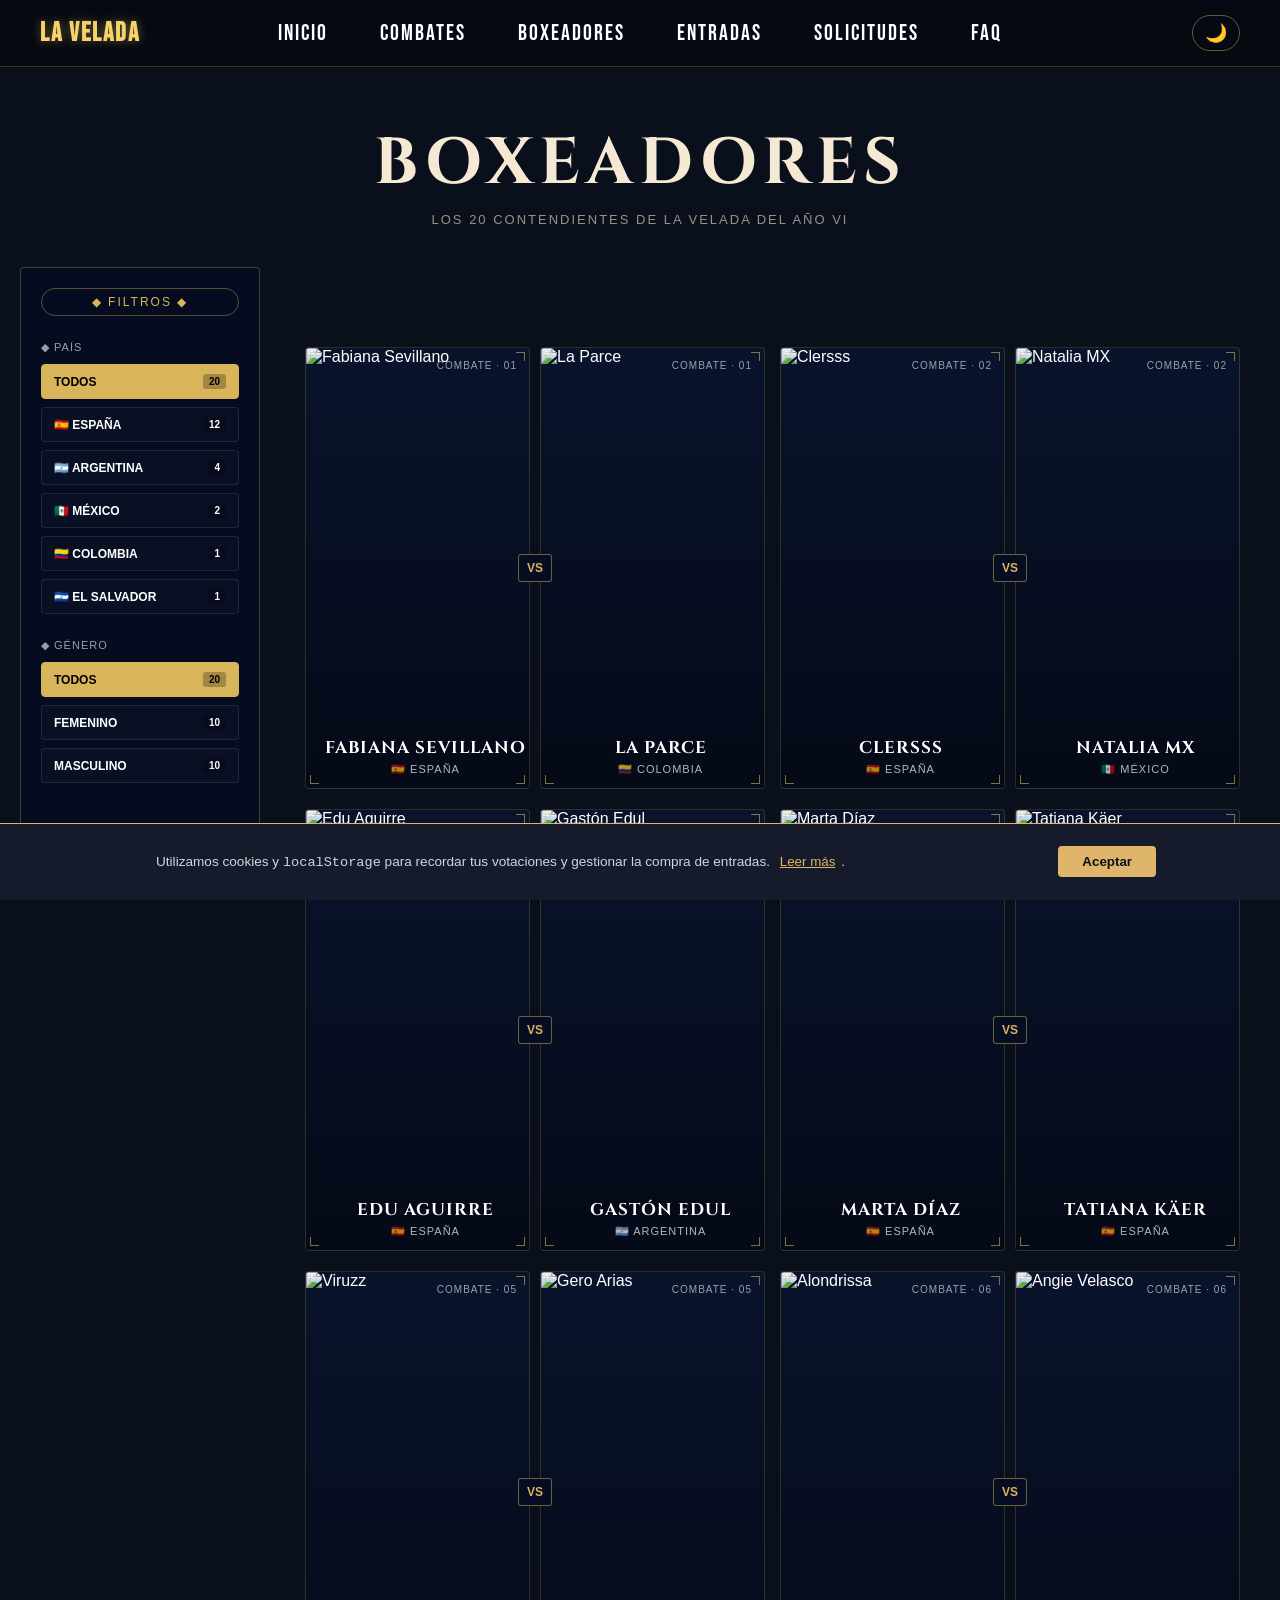
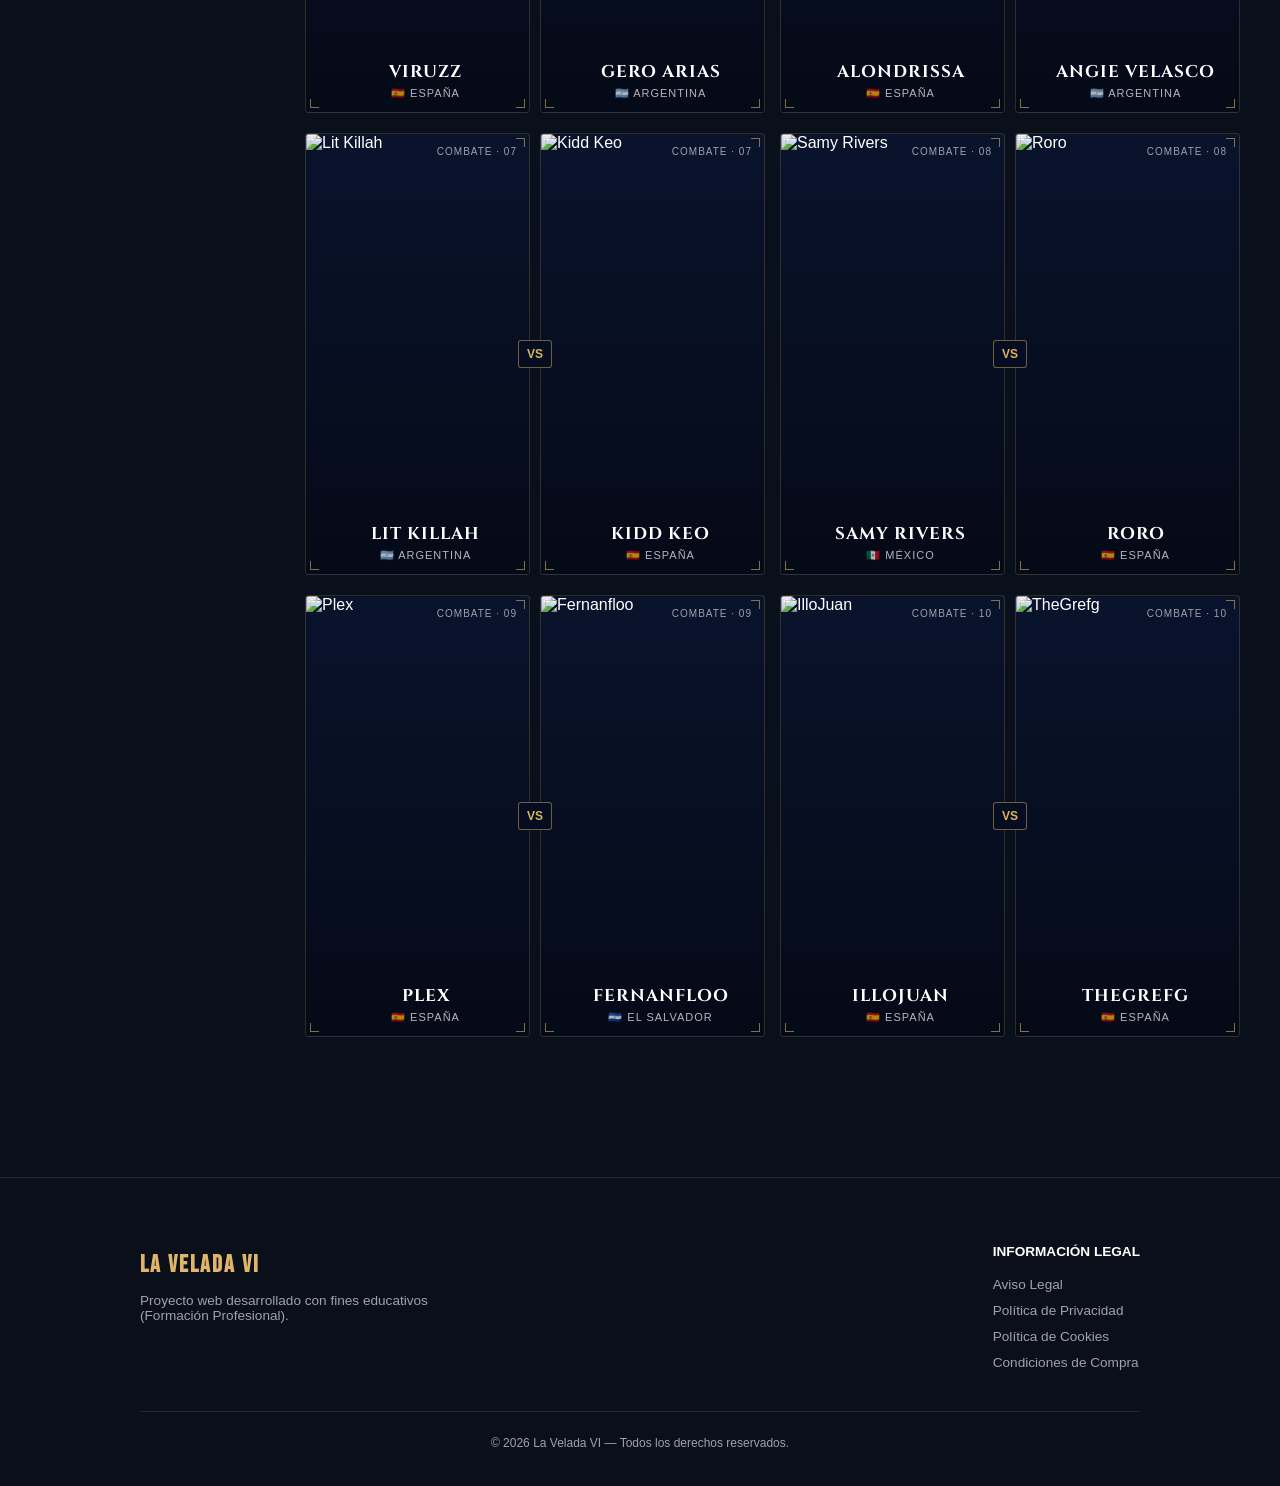
==== commit caa92446: "avisos legales" ====
--- a/boxeadores.html
+++ b/boxeadores.html
@@ -374,4 +374,44 @@
 
 <script src="script.js"></script>
 </body>
+<!-- Footer -->
+<footer class="legal-footer">
+    <div class="footer-container">
+        <div class="footer-brand">
+            <h3>LA VELADA VI</h3>
+            <p>Proyecto web desarrollado con fines educativos (Formación Profesional).</p>
+        </div>
+        <div class="footer-links">
+            <h4>Información Legal</h4>
+            <ul>
+                <li><button onclick="abrirLegal('aviso')">Aviso Legal</button></li>
+                <li><button onclick="abrirLegal('privacidad')">Política de Privacidad</button></li>
+                <li><button onclick="abrirLegal('cookies')">Política de Cookies</button></li>
+                <li><button onclick="abrirLegal('condiciones')">Condiciones de Compra</button></li>
+            </ul>
+        </div>
+    </div>
+    <div class="footer-bottom">
+        <p>© 2026 La Velada VI — Todos los derechos reservados.</p>
+    </div>
+</footer>
+
+<!-- Cookie Banner -->
+<div id="cookie-banner" class="cookie-banner" style="display: none;">
+    <div class="cookie-content">
+        <p>Utilizamos cookies y <code>localStorage</code> para recordar tus votaciones y gestionar la compra de entradas. <button onclick="abrirLegal('cookies')" class="link-cookie">Leer más</button>.</p>
+        <button onclick="aceptarCookies()" class="btn-aceptar-cookies">Aceptar</button>
+    </div>
+</div>
+
+<!-- Modal Legal -->
+<div id="modal-legal" class="modal-legal" style="display: none;">
+    <div class="modal-legal-content">
+        <div class="modal-legal-header">
+            <h3 id="modal-legal-titulo">Título</h3>
+            <button onclick="cerrarLegal()" class="btn-cerrar-legal">&times;</button>
+        </div>
+        <div id="modal-legal-cuerpo" class="modal-legal-body"></div>
+    </div>
+</div>
 </html>
--- a/estilos.css
+++ b/estilos.css
@@ -1177,4 +1177,123 @@
 
 body.light-mode .faq-btn {
   color: #1a1a1a !important;
+}
+
+/* Footer Legal */
+.legal-footer {
+    background-color: #0b0f19;
+    border-top: 1px solid #1f2937;
+    color: #9ca3af;
+    padding: 3rem 1.5rem 1.5rem;
+    font-family: 'Inter', sans-serif;
+    margin-top: auto;
+}
+.footer-container {
+    max-width: 1000px;
+    margin: 0 auto;
+    display: flex;
+    flex-wrap: wrap;
+    gap: 2rem;
+    justify-content: space-between;
+    border-bottom: 1px solid #1f2937;
+    padding-bottom: 2rem;
+}
+.footer-brand h3 {
+    color: #dfb56b;
+    font-family: 'Bebas Neue', sans-serif;
+    font-size: 1.5rem;
+    letter-spacing: 2px;
+    margin-bottom: 0.5rem;
+}
+.footer-brand p { font-size: 0.85rem; max-width: 300px; }
+.footer-links h4 {
+    color: #fff;
+    font-size: 0.85rem;
+    text-transform: uppercase;
+    margin-bottom: 1rem;
+}
+.footer-links ul { list-style: none; padding: 0; margin: 0; }
+.footer-links li { margin-bottom: 0.5rem; }
+.footer-links button {
+    background: none;
+    border: none;
+    color: #9ca3af;
+    font-size: 0.85rem;
+    cursor: pointer;
+    padding: 0;
+}
+.footer-links button:hover { color: #dfb56b; }
+.footer-bottom {
+    max-width: 1000px;
+    margin: 1.5rem auto 0;
+    text-align: center;
+    font-size: 0.75rem;
+}
+
+/* Cookie Banner */
+.cookie-banner {
+    position: fixed;
+    bottom: 0; left: 0; width: 100%;
+    background: #151b2b;
+    border-top: 1px solid #dfb56b;
+    color: #d1d5db;
+    padding: 1rem;
+    z-index: 9999;
+}
+.cookie-content {
+    max-width: 1000px;
+    margin: 0 auto;
+    display: flex;
+    justify-content: space-between;
+    align-items: center;
+    font-family: 'Inter', sans-serif;
+    font-size: 0.85rem;
+    gap: 1rem;
+}
+.link-cookie { background: none; border: none; color: #dfb56b; text-decoration: underline; cursor: pointer; }
+.btn-aceptar-cookies {
+    background: #dfb56b;
+    color: #0b0f19;
+    border: none;
+    padding: 0.5rem 1.5rem;
+    font-weight: bold;
+    border-radius: 4px;
+    cursor: pointer;
+}
+
+/* Modal Legal */
+.modal-legal {
+    position: fixed;
+    top: 0; left: 0; width: 100%; height: 100%;
+    background: rgba(0,0,0,0.8);
+    display: flex;
+    align-items: center;
+    justify-content: center;
+    z-index: 10000;
+}
+.modal-legal-content {
+    background: #151b2b;
+    border: 1px solid #374151;
+    width: 90%; max-width: 600px;
+    max-height: 80vh;
+    border-radius: 8px;
+    display: flex;
+    flex-direction: column;
+    font-family: 'Inter', sans-serif;
+}
+.modal-legal-header {
+    padding: 1rem 1.5rem;
+    border-bottom: 1px solid #374151;
+    display: flex;
+    justify-content: space-between;
+    align-items: center;
+}
+.modal-legal-header h3 { color: #dfb56b; margin: 0; font-family: 'Bebas Neue', sans-serif; font-size: 1.5rem;}
+.btn-cerrar-legal { background: none; border: none; color: #fff; font-size: 1.5rem; cursor: pointer; }
+.modal-legal-body {
+    padding: 1.5rem;
+    overflow-y: auto;
+    color: #d1d5db;
+    font-size: 0.9rem;
+    line-height: 1.6;
 }
